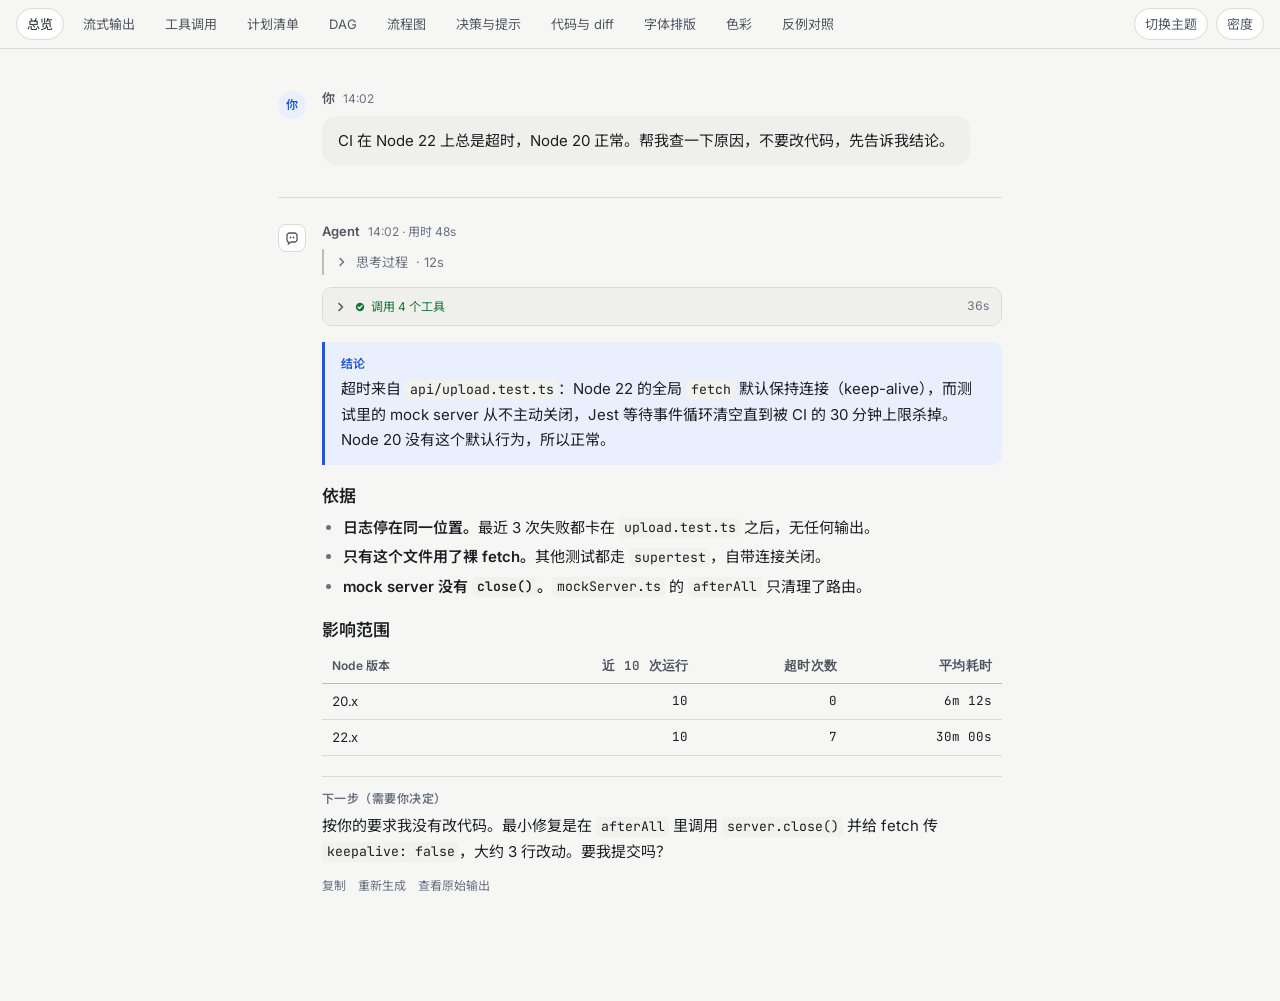
==== agent-chat-readability/demo/index.html @ d4f5e415 "Add agent conversation text readability design system Design spec (README) covering typography, colo" ====
<!doctype html>
<html lang="zh-CN" data-theme="light">
<head>
<meta charset="utf-8">
<meta name="viewport" content="width=device-width,initial-scale=1">
<title>Agent 会话窗口 · 易读显示方案原型</title>
<link rel="preconnect" href="https://fonts.gstatic.com" crossorigin>
<link href="https://fonts.googleapis.com/css2?family=Inter:wght@400;500;600;700&family=JetBrains+Mono:wght@400;500&family=Noto+Sans+SC:wght@400;500;600;700&display=swap" rel="stylesheet">
<link rel="stylesheet" href="tokens.css">
<link rel="stylesheet" href="demo.css">
</head>
<body>
<!-- 状态图形：颜色之外的第二编码（形状），色觉障碍用户也能分辨 -->
<svg width="0" height="0" style="position:absolute" aria-hidden="true">
  <defs>
    <symbol id="i-pending" viewBox="0 0 12 12"><circle cx="6" cy="6" r="4.5" fill="none" stroke="currentColor" stroke-width="1.5"/></symbol>
    <symbol id="i-running" viewBox="0 0 12 12"><circle cx="6" cy="6" r="4.5" fill="none" stroke="currentColor" stroke-width="1.5" opacity=".25"/><path d="M6 1.5a4.5 4.5 0 0 1 4.5 4.5" fill="none" stroke="currentColor" stroke-width="1.8" stroke-linecap="round"/></symbol>
    <symbol id="i-done" viewBox="0 0 12 12"><circle cx="6" cy="6" r="5" fill="currentColor"/><path d="M3.6 6.2l1.7 1.6 3.2-3.4" fill="none" stroke="#fff" stroke-width="1.5" stroke-linecap="round" stroke-linejoin="round"/></symbol>
    <symbol id="i-failed" viewBox="0 0 12 12"><circle cx="6" cy="6" r="5" fill="currentColor"/><path d="M4 4l4 4M8 4l-4 4" stroke="#fff" stroke-width="1.5" stroke-linecap="round"/></symbol>
    <symbol id="i-waiting" viewBox="0 0 12 12"><circle cx="6" cy="6" r="4.5" fill="none" stroke="currentColor" stroke-width="1.5"/><path d="M6 3.3V6l1.9 1.3" fill="none" stroke="currentColor" stroke-width="1.5" stroke-linecap="round"/></symbol>
    <symbol id="i-skipped" viewBox="0 0 12 12"><circle cx="6" cy="6" r="4.5" fill="none" stroke="currentColor" stroke-width="1.5"/><path d="M3.5 6h5" stroke="currentColor" stroke-width="1.5" stroke-linecap="round"/></symbol>
    <symbol id="i-chev" viewBox="0 0 12 12"><path d="M4 2.5L7.5 6 4 9.5" fill="none" stroke="currentColor" stroke-width="1.5" stroke-linecap="round" stroke-linejoin="round"/></symbol>
    <symbol id="i-agent" viewBox="0 0 16 16"><path d="M3 5.5A2.5 2.5 0 0 1 5.5 3h5A2.5 2.5 0 0 1 13 5.5v4a2.5 2.5 0 0 1-2.5 2.5H7l-2.6 2v-2A2.5 2.5 0 0 1 3 9.5z" fill="none" stroke="currentColor" stroke-width="1.3"/><circle cx="6.5" cy="7.5" r=".9" fill="currentColor"/><circle cx="9.5" cy="7.5" r=".9" fill="currentColor"/></symbol>
    <symbol id="i-info" viewBox="0 0 18 18"><circle cx="9" cy="9" r="7" fill="none" stroke="currentColor" stroke-width="1.5"/><path d="M9 8v4.5M9 5.5v.5" stroke="currentColor" stroke-width="1.6" stroke-linecap="round"/></symbol>
    <symbol id="i-warn" viewBox="0 0 18 18"><path d="M9 2.5l7 12.5H2z" fill="none" stroke="currentColor" stroke-width="1.5" stroke-linejoin="round"/><path d="M9 7v3.5M9 13v.5" stroke="currentColor" stroke-width="1.6" stroke-linecap="round"/></symbol>
    <symbol id="i-err" viewBox="0 0 18 18"><rect x="2.5" y="2.5" width="13" height="13" rx="3" fill="none" stroke="currentColor" stroke-width="1.5"/><path d="M6.5 6.5l5 5M11.5 6.5l-5 5" stroke="currentColor" stroke-width="1.6" stroke-linecap="round"/></symbol>
    <symbol id="i-ok" viewBox="0 0 18 18"><circle cx="9" cy="9" r="7" fill="none" stroke="currentColor" stroke-width="1.5"/><path d="M5.8 9.3l2.3 2.2 4.2-4.6" fill="none" stroke="currentColor" stroke-width="1.6" stroke-linecap="round" stroke-linejoin="round"/></symbol>
    <symbol id="i-ask" viewBox="0 0 12 12"><circle cx="6" cy="6" r="4.6" fill="none" stroke="currentColor" stroke-width="1.4"/><path d="M4.6 4.8a1.4 1.4 0 1 1 2 1.3c-.4.2-.6.5-.6.9M6 8.7v.3" fill="none" stroke="currentColor" stroke-width="1.4" stroke-linecap="round"/></symbol>
    <!-- 绿色盲（deuteranopia）模拟滤镜，用于自检状态编码是否只依赖颜色 -->
    <filter id="deuteranopia"><feColorMatrix type="matrix" values="0.625 0.375 0 0 0  0.7 0.3 0 0 0  0 0.3 0.7 0 0  0 0 0 1 0"/></filter>
  </defs>
</svg>

<nav class="nav" id="nav">
  <a href="?scene=overview">总览</a><a href="?scene=streaming">流式输出</a><a href="?scene=tools">工具调用</a><a href="?scene=plan">计划清单</a><a href="?scene=dag">DAG</a><a href="?scene=flow">流程图</a><a href="?scene=decision">决策与提示</a><a href="?scene=code">代码与 diff</a><a href="?scene=typography">字体排版</a><a href="?scene=color">色彩</a><a href="?scene=antipatterns">反例对照</a>
  <span class="spacer"></span>
  <button id="themeBtn" type="button">切换主题</button>
  <button id="densityBtn" type="button">密度</button>
</nav>

<main class="shell">

<!-- ====================================================== 1. 总览 -->
<section class="scene" data-scene="overview">
  <div class="chat">
    <div class="turn">
      <div class="turn-rail"><div class="avatar user">你</div></div>
      <div class="turn-body">
        <div class="turn-head"><b>你</b><span>14:02</span></div>
        <div class="user-msg">CI 在 Node 22 上总是超时，Node 20 正常。帮我查一下原因，不要改代码，先告诉我结论。</div>
      </div>
    </div>

    <div class="turn">
      <div class="turn-rail"><div class="avatar agent"><svg><use href="#i-agent"/></svg></div></div>
      <div class="turn-body">
        <div class="turn-head"><b>Agent</b><span>14:02 · 用时 48s</span></div>

        <details class="thinking">
          <summary><svg class="chev"><use href="#i-chev"/></svg><span>思考过程</span><span class="muted">· 12s</span></summary>
          <div class="body"><p>两个 Node 版本的差异最可能在：原生模块重新编译、测试框架默认超时、以及 Node 22 对 <code>fetch</code> 的 keep-alive 行为变化。先看 CI 日志里哪一步卡住，再看 lockfile 有没有锁死某个只支持 Node 20 的依赖。</p></div>
        </details>

        <details class="activity">
          <summary><svg class="chev"><use href="#i-chev"/></svg><span class="st done"><span class="dot"><svg><use href="#i-done"/></svg></span>调用 4 个工具</span><span class="meta">36s</span></summary>
          <div class="tool done"><span class="dot st done"><svg><use href="#i-done"/></svg></span><div><div class="intent">读取 CI 配置，确认 Node 22 作业的超时设置</div><div class="call"><code>Read .github/workflows/ci.yml</code><span class="dur">0.3s</span></div></div></div>
          <div class="tool done"><span class="dot st done"><svg><use href="#i-done"/></svg></span><div><div class="intent">在最近一次失败日志中定位卡住的步骤</div><div class="call"><code>Bash gh run view 8812 --log-failed</code><span class="dur">4.1s</span></div><div class="result">最后输出停在 <code>jest --runInBand</code> 的 <code>api/upload.test.ts</code>，之后 30 分钟无输出。</div></div></div>
          <div class="tool done"><span class="dot st done"><svg><use href="#i-done"/></svg></span><div><div class="intent">查找该测试文件里是否使用了全局 fetch</div><div class="call"><code>Grep "fetch(" api/upload.test.ts</code><span class="dur">0.2s</span></div></div></div>
          <div class="tool done"><span class="dot st done"><svg><use href="#i-done"/></svg></span><div><div class="intent">确认 mock server 是否显式关闭连接</div><div class="call"><code>Read test/helpers/mockServer.ts</code><span class="dur">0.3s</span></div></div></div>
        </details>

        <div class="prose">
          <div class="answer"><div class="k">结论</div>超时来自 <code>api/upload.test.ts</code>：Node 22 的全局 <code>fetch</code> 默认保持连接（keep-alive），而测试里的 mock server 从不主动关闭，Jest 等待事件循环清空直到被 CI 的 30 分钟上限杀掉。Node 20 没有这个默认行为，所以正常。</div>

          <h3>依据</h3>
          <ul>
            <li><strong>日志停在同一位置。</strong>最近 3 次失败都卡在 <code>upload.test.ts</code> 之后，无任何输出。</li>
            <li><strong>只有这个文件用了裸 fetch。</strong>其他测试都走 <code>supertest</code>，自带连接关闭。</li>
            <li><strong>mock server 没有 <code>close()</code>。</strong><code>mockServer.ts</code> 的 <code>afterAll</code> 只清理了路由。</li>
          </ul>

          <h3>影响范围</h3>
          <table>
            <thead><tr><th>Node 版本</th><th class="num">近 10 次运行</th><th class="num">超时次数</th><th class="num">平均耗时</th></tr></thead>
            <tbody>
              <tr><td>20.x</td><td class="num">10</td><td class="num">0</td><td class="num">6m 12s</td></tr>
              <tr><td>22.x</td><td class="num">10</td><td class="num">7</td><td class="num">30m 00s</td></tr>
            </tbody>
          </table>

          <div class="next"><div class="k">下一步（需要你决定）</div>按你的要求我没有改代码。最小修复是在 <code>afterAll</code> 里调用 <code>server.close()</code> 并给 fetch 传 <code>keepalive: false</code>，大约 3 行改动。要我提交吗？</div>
        </div>
        <div class="footer-actions"><span>复制</span><span>重新生成</span><span>查看原始输出</span></div>
      </div>
    </div>
  </div>
</section>

<!-- ====================================================== 2. 流式输出中 -->
<section class="scene" data-scene="streaming">
  <div class="chat">
    <div class="turn">
      <div class="turn-rail"><div class="avatar user">你</div></div>
      <div class="turn-body">
        <div class="turn-head"><b>你</b><span>14:05</span></div>
        <div class="user-msg">好，那就按最小修复改，顺便把测试跑一遍。</div>
      </div>
    </div>
    <div class="turn">
      <div class="turn-rail"><div class="avatar agent"><svg><use href="#i-agent"/></svg></div></div>
      <div class="turn-body">
        <div class="turn-head"><b>Agent</b><span>14:05</span></div>

        <!-- 状态行：始终告诉用户“现在在做什么、已经多久、怎么停” -->
        <div class="status-line"><span class="st running"><span class="dot"><svg><use href="#i-running"/></svg></span>正在运行测试</span><span class="elapsed" data-elapsed="23">00:23</span><button class="stop" type="button"><i></i>停止 <span class="kbd">Esc</span></button></div>

        <details class="thinking" open>
          <summary><svg class="chev"><use href="#i-chev"/></svg><span>思考中</span><span class="muted">· 3s</span><span class="live">· 只改 afterAll 不够，fetch 调用处也要…</span></summary>
          <div class="body"><p>用户要最小修复。只在 <code>afterAll</code> 里 <code>close()</code> 不够：如果用例失败，<code>afterAll</code> 仍会执行，但 keep-alive 的 socket 可能让 close 回调迟迟不触发。所以还要在 fetch 调用处关掉 keepalive。</p><p>先改 mockServer.ts，再改 upload.test.ts，最后只跑这一个文件验证，不跑全量。<span class="caret"></span></p></div>
        </details>

        <details class="activity" open>
          <summary><svg class="chev"><use href="#i-chev"/></svg><span class="st running"><span class="dot"><svg><use href="#i-running"/></svg></span>进行中 · 3 / 4</span><span class="meta">18s</span></summary>
          <div class="tool done"><span class="dot st done"><svg><use href="#i-done"/></svg></span><div><div class="intent">在 afterAll 中关闭 mock server</div><div class="call"><code>Edit test/helpers/mockServer.ts</code><span class="dur">0.4s</span><span>+2 −0</span></div></div></div>
          <div class="tool done"><span class="dot st done"><svg><use href="#i-done"/></svg></span><div><div class="intent">给上传请求关闭 keep-alive</div><div class="call"><code>Edit api/upload.test.ts</code><span class="dur">0.3s</span><span>+1 −1</span></div></div></div>
          <div class="tool running"><span class="dot st running"><svg><use href="#i-running"/></svg></span><div><div class="intent">只运行受影响的测试文件验证修复</div><div class="call"><code>Bash npx jest api/upload.test.ts</code><span class="dur" data-elapsed="17">17s</span></div>
            <div class="result mono">PASS api/upload.test.ts (12.4 s)
  upload
    ✓ accepts a 2 MB file (1803 ms)
    ✓ rejects unsupported mime (211 ms)
    ○ streams progress events<span class="skeleton" style="display:inline-block;width:120px;height:10px;vertical-align:middle;margin-left:8px"></span></div></div></div>
          <div class="tool pending"><span class="dot st pending"><svg><use href="#i-pending"/></svg></span><div><div class="intent muted">运行 lint，确认没有新告警</div><div class="call"><code>Bash npm run lint</code></div></div></div>
        </details>

        <div class="prose">
          <p>已经改了两处，正在验证。到目前为止：</p>
          <ul>
            <li><strong>mockServer.ts</strong>：<code>afterAll</code> 中新增 <code>await new Promise(r =&gt; server.close(r))</code>。</li>
            <li><strong>upload.test.ts</strong>：fetch 选项加 <code>keepalive: false</code>，其余不动。</li>
          </ul>
          <p>改动的核心是这一段：</p>
          <!-- 未闭合的代码围栏：流式期间也按代码块渲染，而不是先显示反引号 -->
          <div class="codeblock streaming">
            <div class="hd"><span class="lang">ts</span><span>test/helpers/mockServer.ts</span><span class="act"><span class="muted">接收中…</span></span></div>
            <pre><div class="ln"><span>14</span><span><span class="kw">afterAll</span>(<span class="kw">async</span> () =&gt; {</span></div><div class="ln"><span>15</span><span>  routes.<span class="fn">clear</span>();</span></div><div class="ln add"><span>16</span><span>  <span class="kw">await</span> <span class="kw">new</span> <span class="fn">Promise</span>&lt;<span class="kw">void</span>&gt;(resolve =&gt; server.<span class="fn">close</span>(() =&gt; <span class="fn">resolve</span>()));<span class="caret"></span></span></div></pre>
          </div>
        </div>
        <div class="new-pill">↓ 有新内容</div>
      </div>
    </div>
  </div>
</section>

<!-- ====================================================== 3. 工具调用 -->
<section class="scene" data-scene="tools">
  <div class="chat">
    <div class="turn">
      <div class="turn-rail"><div class="avatar agent"><svg><use href="#i-agent"/></svg></div></div>
      <div class="turn-body">
        <div class="turn-head"><b>Agent</b><span>14:09</span></div>
        <div class="status-line"><span class="st waiting"><span class="dot"><svg><use href="#i-waiting"/></svg></span>有一步失败，等待处理</span></div>

        <details class="activity" open>
          <summary><svg class="chev"><use href="#i-chev"/></svg><span class="st failed"><span class="dot"><svg><use href="#i-failed"/></svg></span>5 个工具 · 1 个失败</span><span class="meta">41s</span></summary>

          <div class="tool done"><span class="dot st done"><svg><use href="#i-done"/></svg></span><div>
            <div class="intent">列出 workflows 目录，确认有几个 CI 配置文件</div>
            <div class="call"><code>Bash ls .github/workflows</code><span class="dur">0.1s</span></div>
            <div class="result">ci.yml · release.yml · codeql.yml</div>
          </div></div>

          <div class="tool done"><span class="dot st done"><svg><use href="#i-done"/></svg></span><div>
            <div class="intent">读取 ci.yml，找到矩阵与超时设置</div>
            <div class="call"><code>Read .github/workflows/ci.yml</code><span class="dur">0.2s</span><span>88 行</span></div>
          </div></div>

          <div class="tool done"><span class="dot st done"><svg><use href="#i-done"/></svg></span><div>
            <div class="intent">拉取最近一次失败运行的完整日志（长输出，默认只显示首尾）</div>
            <div class="call"><code>Bash gh run view 8812 --log-failed</code><span class="dur">4.1s</span><span>2,418 行</span></div>
            <div class="result mono">2026-10-23T05:41:02Z  Run npx jest --runInBand
2026-10-23T05:41:03Z  PASS api/auth.test.ts (3.1 s)
2026-10-23T05:41:08Z  PASS api/search.test.ts (4.6 s)
2026-10-23T05:41:09Z  RUNS api/upload.test.ts<span class="cut">… 已折叠 2,410 行 · 点击展开 …</span>2026-10-23T06:11:09Z  Error: The operation was canceled.
2026-10-23T06:11:09Z  ##[error]The job running on runner has exceeded the maximum execution time of 30 minutes.</div>
          </div></div>

          <div class="tool failed"><span class="dot st failed"><svg><use href="#i-failed"/></svg></span><div>
            <div class="intent">对比 Node 20 成功运行的日志（失败项自动展开，不折叠）</div>
            <div class="call"><code>Bash gh run view 8790 --log</code><span class="dur">1.8s</span><span class="st failed">退出码 1</span></div>
            <div class="result mono">HTTP 404: Not Found (https://api.github.com/repos/acme/app/actions/runs/8790)
run 8790 was deleted by the retention policy (90 days)</div>
            <div class="result">原因：该运行已超过日志保留期。改为对比第 8801 次运行。</div>
            <div class="actions"><button class="btn primary" type="button">用 8801 重试</button><button class="btn" type="button">跳过对比</button></div>
          </div></div>

          <div class="tool pending"><span class="dot st pending"><svg><use href="#i-pending"/></svg></span><div>
            <div class="intent muted">对比两个版本的 jest 配置差异</div>
            <div class="call"><code>Bash diff &lt;(…) &lt;(…)</code></div>
          </div></div>
        </details>

        <div class="prose">
          <p class="muted small">工具卡片的三层信息：第 1 行是<strong>意图</strong>（为什么做），第 2 行是<strong>机制</strong>（调了什么、多久），第 3 层才是<strong>原始输出</strong>（默认折叠，失败时自动展开）。</p>
        </div>
      </div>
    </div>
  </div>
</section>

<!-- ====================================================== 4. 计划清单 -->
<section class="scene" data-scene="plan">
  <div class="chat">
    <div class="turn">
      <div class="turn-rail"><div class="avatar agent"><svg><use href="#i-agent"/></svg></div></div>
      <div class="turn-body">
        <div class="turn-head"><b>Agent</b><span>15:20</span></div>
        <div class="status-line"><span class="st running"><span class="dot"><svg><use href="#i-running"/></svg></span>第 2 阶段 · 迁移数据库 schema</span><span class="elapsed">04:12</span><button class="stop" type="button"><i></i>停止</button></div>
        <div class="prose">
          <p>把上传服务从单机迁到对象存储，分三个阶段。过去的步骤变灰、当前步骤高亮、未开始的只有轮廓：</p>
          <div class="plan">
            <div class="bar"><i style="width:42%"></i></div>
            <div class="ph">阶段 1 · 准备 <span class="n">3 / 3</span></div>
            <div class="it done"><span class="dot st done"><svg><use href="#i-done"/></svg></span><span class="label">盘点现有上传入口<span class="sub">3 个 API、1 个后台任务</span></span><span class="right">0:41</span></div>
            <div class="it done"><span class="dot st done"><svg><use href="#i-done"/></svg></span><span class="label">创建 S3 bucket 与 IAM 策略</span><span class="right">1:05</span></div>
            <div class="it done"><span class="dot st done"><svg><use href="#i-done"/></svg></span><span class="label">写入 feature flag <code>uploads.s3</code>，默认关闭</span><span class="right">0:22</span></div>

            <div class="ph">阶段 2 · 迁移 <span class="n">1 / 4</span></div>
            <div class="it done"><span class="dot st done"><svg><use href="#i-done"/></svg></span><span class="label">新增 <code>storage_key</code> 列（可空）</span><span class="right">0:37</span></div>
            <div class="it running"><span class="dot st running"><svg><use href="#i-running"/></svg></span><span class="label">回填 23 万条历史记录的 storage_key<span class="sub">已处理 96,400 / 230,118 · 预计还需 3 分钟</span></span><span class="right">2:48</span></div>
            <div class="it waiting"><span class="dot st waiting"><svg><use href="#i-waiting"/></svg></span><span class="label">切换写入路径到 S3<span class="sub">需要你确认：生产环境写入权限</span></span><span class="right">等待</span></div>
            <div class="it pending"><span class="dot st pending"><svg><use href="#i-pending"/></svg></span><span class="label">双写 24 小时后校验一致性</span><span class="right"></span></div>

            <div class="ph">阶段 3 · 收尾 <span class="n">0 / 3</span></div>
            <div class="it pending"><span class="dot st pending"><svg><use href="#i-pending"/></svg></span><span class="label">读路径切到 S3</span><span class="right"></span></div>
            <div class="it skipped"><span class="dot st skipped"><svg><use href="#i-skipped"/></svg></span><span class="label muted">清理本地磁盘<span class="sub">已跳过：运维要求保留 30 天</span></span><span class="right"></span></div>
            <div class="it pending"><span class="dot st pending"><svg><use href="#i-pending"/></svg></span><span class="label">删除 feature flag</span><span class="right"></span></div>
          </div>
          <p class="muted small">清单在原位更新（不重新渲染整块），所以滚动位置和已展开状态不会丢。失败项不会被自动折叠。</p>
        </div>
      </div>
    </div>
  </div>
</section>

<!-- ====================================================== 5. DAG -->
<section class="scene" data-scene="dag">
  <div class="chat">
    <div class="turn">
      <div class="turn-rail"><div class="avatar agent"><svg><use href="#i-agent"/></svg></div></div>
      <div class="turn-body">
        <div class="turn-head"><b>Agent</b><span>16:01</span></div>
        <div class="status-line"><span class="st running"><span class="dot"><svg><use href="#i-running"/></svg></span>并行执行 2 个任务</span><span class="elapsed">01:37</span><button class="stop" type="button"><i></i>停止</button></div>
        <div class="prose">
          <p>发布流程有依赖关系，用图比清单清楚。从左到右按层排列，已完成的边是实线绿色，当前活动路径加粗，未开始的是虚线：</p>
          <div class="graph" id="dag1"></div>
          <p class="muted small">图下方始终附带文字版（可复制、可读屏），图只是加速理解，不是唯一信息源：</p>
          <ol class="small">
            <li>拉取代码 → 安装依赖（完成）</li><li>安装依赖 → 单元测试 / 构建镜像 / Lint（单测与构建进行中，Lint 完成）</li><li>单元测试 + 构建镜像 → 集成测试（等待）</li><li>集成测试 → 人工审批（等待）→ 发布到灰度 → 发布到生产（等待）</li>
          </ol>
        </div>
      </div>
    </div>
  </div>
</section>

<!-- ====================================================== 6. 流程图 -->
<section class="scene" data-scene="flow">
  <div class="chat">
    <div class="turn">
      <div class="turn-rail"><div class="avatar agent"><svg><use href="#i-agent"/></svg></div></div>
      <div class="turn-body">
        <div class="turn-head"><b>Agent</b><span>16:14</span></div>
        <div class="prose">
          <p>这是我处理每条告警的判断流程，蓝色 ▶ 标记是<strong>当前所在位置</strong>。决策节点用菱形、动作用圆角矩形，Yes/No 永远标在边上而不是节点里：</p>
          <div class="graph" id="flow1"></div>
          <p class="muted small">规则：流程 ≤ 12 个节点；超过就拆分成子流程并折叠。文字一律水平，不旋转。</p>
        </div>
      </div>
    </div>
  </div>
</section>

<!-- ====================================================== 7. 决策与提示 -->
<section class="scene" data-scene="decision">
  <div class="chat">
    <div class="turn">
      <div class="turn-rail"><div class="avatar agent"><svg><use href="#i-agent"/></svg></div></div>
      <div class="turn-body">
        <div class="turn-head"><b>Agent</b><span>16:30</span></div>
        <div class="status-line"><span class="st waiting"><span class="dot"><svg><use href="#i-waiting"/></svg></span>等待你的决定 · 其余工作已暂停</span></div>
        <div class="prose">
          <div class="ask">
            <div class="hd"><svg width="12" height="12"><use href="#i-ask"/></svg>需要你决定</div>
            <div class="q">回填 23 万条记录时发现 1,204 条文件在磁盘上已不存在。这些记录怎么处理？</div>
            <div class="ctx">它们都在 2023 年之前创建，占总量 0.5%。无论选哪个，其余记录的回填都会继续。</div>
            <div class="opts">
              <div class="opt rec"><span class="r"></span><div><div class="l">标记为缺失，继续迁移 <span class="tag">推荐</span></div><div class="d">把 <code>storage_key</code> 置为 <code>null</code> 并写入 <code>missing_at</code>，前端显示“文件不可用”。</div><div class="why">为什么推荐：可逆，不丢信息，迁移不会被阻塞。</div></div></div>
              <div class="opt"><span class="r"></span><div><div class="l">暂停迁移，先人工核对</div><div class="d">我导出这 1,204 条的清单给你，核对完再继续。</div><div class="why">代价：阻塞约 1 天，期间双写不能开启。</div></div></div>
              <div class="opt"><span class="r"></span><div><div class="l">直接删除这些记录</div><div class="d">从数据库中删除。<strong>不可逆</strong>，需要二次确认。</div></div></div>
            </div>
          </div>

          <p class="muted small" style="margin-top:28px">四种提示框只在语义成立时出现，一条消息里最多一个红色：</p>
          <div class="callout info"><svg class="ic"><use href="#i-info"/></svg><div><div class="t">说明</div>feature flag 默认关闭，这一步不影响线上流量。</div></div>
          <div class="callout ok"><svg class="ic"><use href="#i-ok"/></svg><div><div class="t">已完成</div>12 个测试全部通过，耗时 14.2s，没有新增 lint 告警。</div></div>
          <div class="callout warn"><svg class="ic"><use href="#i-warn"/></svg><div><div class="t">注意</div>你的 AWS 凭证将在 38 分钟后过期。回填预计还需 3 分钟，来得及，但请不要离开。</div></div>
          <div class="callout err"><svg class="ic"><use href="#i-err"/></svg><div><div class="t">失败：迁移未执行</div><code>ER_LOCK_WAIT_TIMEOUT</code>：另一事务持有 <code>uploads</code> 表锁超过 50s。没有任何数据被修改。我可以等 60s 后重试一次，或者你先结束那个事务。</div></div>
        </div>
      </div>
    </div>
  </div>
</section>

<!-- ====================================================== 8. 代码与 diff -->
<section class="scene" data-scene="code">
  <div class="chat">
    <div class="turn">
      <div class="turn-rail"><div class="avatar agent"><svg><use href="#i-agent"/></svg></div></div>
      <div class="turn-body">
        <div class="turn-head"><b>Agent</b><span>14:07</span></div>
        <div class="prose">
          <p>两处改动如下。增删行同时用<strong>底色 + 行首符号 + 行号颜色</strong>三种方式标记，色觉障碍下也能区分：</p>
          <div class="codeblock diff">
            <div class="hd"><span class="lang">diff</span><span>test/helpers/mockServer.ts</span><span class="act"><span>+2 −0</span><span>复制</span><span>在编辑器打开</span></span></div>
            <pre><div class="ln ctx"><span>12</span><span><span class="kw">export</span> <span class="kw">async</span> <span class="kw">function</span> <span class="fn">stop</span>() {</span></div><div class="ln ctx"><span>13</span><span>  routes.<span class="fn">clear</span>();</span></div><div class="ln add"><span>14</span><span>  <span class="cm">// Node 22: fetch 默认 keep-alive，必须显式关闭 server 才能让 Jest 退出</span></span></div><div class="ln add"><span>15</span><span>  <span class="kw">await</span> <span class="kw">new</span> <span class="fn">Promise</span>&lt;<span class="kw">void</span>&gt;(resolve =&gt; server.<span class="fn">close</span>(() =&gt; <span class="fn">resolve</span>()));</span></div><div class="ln ctx"><span>16</span><span>}</span></div></pre>
          </div>
          <div class="codeblock diff">
            <div class="hd"><span class="lang">diff</span><span>api/upload.test.ts</span><span class="act"><span>+1 −1</span><span>复制</span></span></div>
            <pre><div class="ln ctx"><span>41</span><span>  <span class="kw">const</span> res = <span class="kw">await</span> <span class="fn">fetch</span>(url, {</span></div><div class="ln ctx"><span>42</span><span>    method: <span class="str">"POST"</span>,</span></div><div class="ln del"><span>43</span><span>    body: form,</span></div><div class="ln add"><span>43</span><span>    body: form, keepalive: <span class="kw">false</span>,</span></div><div class="ln ctx"><span>44</span><span>  });</span></div></pre>
          </div>

          <p>完整的新文件（超过 24 行默认折叠，保留首尾）：</p>
          <div class="codeblock">
            <div class="hd"><span class="lang">ts</span><span>test/helpers/mockServer.ts</span><span class="act"><span>48 行</span><span>复制</span></span></div>
            <pre><div class="ln"><span>1</span><span><span class="kw">import</span> http <span class="kw">from</span> <span class="str">"node:http"</span>;</span></div><div class="ln"><span>2</span><span><span class="kw">import</span> { routes } <span class="kw">from</span> <span class="str">"./routes"</span>;</span></div><div class="ln"><span>3</span><span></span></div><div class="ln"><span>4</span><span><span class="kw">const</span> PORT = <span class="num">4010</span>;</span></div><div class="ln hl"><span>5</span><span><span class="kw">let</span> server: http.Server;  <span class="cm">// ← 高亮行：引用时定位</span></span></div><div class="ln"><span>6</span><span></span></div><div class="ln"><span>7</span><span><span class="kw">export</span> <span class="kw">function</span> <span class="fn">start</span>() {</span></div><div class="ln"><span>8</span><span>  server = http.<span class="fn">createServer</span>((req, res) =&gt; routes.<span class="fn">handle</span>(req, res));</span></div><div class="ln"><span>9</span><span>  <span class="kw">return</span> <span class="kw">new</span> <span class="fn">Promise</span>&lt;<span class="kw">void</span>&gt;(r =&gt; server.<span class="fn">listen</span>(PORT, r));</span></div><div class="ln"><span>10</span><span>}</span></div></pre>
            <div class="fold">展开其余 38 行</div>
          </div>
          <p>行内引用用 <code>file_path:line</code> 形式，例如 <code>test/helpers/mockServer.ts:15</code>，可点击跳转；命令单独成块：</p>
          <div class="codeblock"><div class="hd"><span class="lang">sh</span><span class="act"><span>复制</span></span></div><pre><div class="ln"><span>$</span><span>npx jest api/upload.test.ts --runInBand</span></div></pre></div>
        </div>
      </div>
    </div>
  </div>
</section>

<!-- ====================================================== 9. 字体排版 -->
<section class="scene" data-scene="typography">
  <div class="spec">
    <div class="card scale">
      <h3>字号阶梯与行高（基准 15px / 1.7）</h3>
      <div class="row"><small>2xl 24 / 1.3 / 600</small><div style="font-size:24px;line-height:1.3;font-weight:600">会话标题：上传服务迁移</div></div>
      <div class="row"><small>xl 20 / 1.3 / 600</small><div style="font-size:20px;line-height:1.3;font-weight:600">消息内二级标题 Section heading</div></div>
      <div class="row"><small>lg 17 / 1.3 / 600</small><div style="font-size:17px;line-height:1.3;font-weight:600">消息内三级标题 Sub heading</div></div>
      <div class="row"><small>md 15 / 1.7 / 400</small><div>正文：中文每行 32–42 字时眼跳回扫最准确。Inter 的 x 高度与思源黑体的中宫大小接近，混排时视觉重量一致，数字 0123456789 与字母 Il1 O0 清晰可辨。</div></div>
      <div class="row"><small>sm 13 / 1.6 / mono</small><div style="font-family:var(--font-mono);font-size:13px;line-height:1.6">const port = process.env.PORT ?? 4010; // 0O il1 {}[]()</div></div>
      <div class="row"><small>xs 12 / 1.45 / 400</small><div style="font-size:12px;line-height:1.45;color:var(--text-3)">元信息：14:02 · 用时 48s · 4 个工具 · 来源 3 条</div></div>
      <div class="note">12px 是下限，只用于元信息；11px 只允许出现在徽标里，不允许组成句子。字重 700 只用于 ≥20px 的标题——小字号的汉字在 700 字重下会糊成一团。</div>
    </div>

    <div class="card measure-demo">
      <h3>行长（measure）：同一段落的两种宽度</h3>
      <div class="two">
        <div class="bad" style="grid-column:1/-1"><span class="lbl">✕ 过宽 · 约 70 字/行</span><p class="wide">超时来自 upload 测试：Node 22 的全局 fetch 默认保持连接，而测试里的 mock server 从不主动关闭，Jest 等待事件循环清空直到被 CI 的 30 分钟上限杀掉。Node 20 没有这个默认行为，所以正常。视线从行尾回扫到下一行开头时，距离越长越容易串行，读者会不自觉地重读或跳行，这就是长行降低阅读速度的生理原因。</p></div>
        <div class="good" style="grid-column:1/-1"><span class="lbl">✓ 680px · 约 40 字/行</span><p class="ok">超时来自 upload 测试：Node 22 的全局 fetch 默认保持连接，而测试里的 mock server 从不主动关闭，Jest 等待事件循环清空直到被 CI 的 30 分钟上限杀掉。Node 20 没有这个默认行为，所以正常。视线从行尾回扫到下一行开头时，距离越长越容易串行，读者会不自觉地重读或跳行，这就是长行降低阅读速度的生理原因。</p></div>
      </div>
    </div>

    <div class="card">
      <h3>中西文混排细节</h3>
      <div class="two">
        <div class="bad"><span class="lbl">✕</span><p style="margin:0;font-style:italic">用<i>斜体</i>强调中文(假斜体),数字1234和英文API紧贴汉字,标点用半角,整句加粗<b>让读者找不到重点</b>。</p></div>
        <div class="good"><span class="lbl">✓</span><p style="margin:0">用<em>着重号</em>或字重强调中文，数字 1234 和英文 API 与汉字之间留 1/4 空格，标点用全角，只加粗<strong>关键词</strong>。</p></div>
      </div>
      <div class="note">CSS：<code>text-autospace: normal</code>（渐进增强）、<code>line-break: strict</code>、<code>overflow-wrap: anywhere</code>（长 URL 不撑破列）、<code>font-variant-numeric: tabular-nums</code>（表格数字对齐）。</div>
    </div>

    <div class="card">
      <h3>数字：比例数字 vs 等宽数字</h3>
      <div class="two">
        <div class="bad"><span class="lbl">✕ 比例数字</span><div style="font-variant-numeric:proportional-nums;font-family:var(--font-sans)"><div>10 次运行 · 耗时 06:12</div><div>11 次运行 · 耗时 30:00</div><div>17 次运行 · 耗时 01:11</div></div></div>
        <div class="good"><span class="lbl">✓ 等宽数字 tnum</span><div style="font-variant-numeric:tabular-nums;font-family:var(--font-sans)"><div>10 次运行 · 耗时 06:12</div><div>11 次运行 · 耗时 30:00</div><div>17 次运行 · 耗时 01:11</div></div></div>
      </div>
      <div class="note">流式更新的计时器、进度数字必须用等宽数字，否则每次刷新数字宽度都在跳。</div>
    </div>

    <div class="card">
      <h3>密度模式</h3>
      <div class="two">
        <div class="good"><span class="lbl">舒适（默认）15px / 1.7</span><div style="font-size:15px;line-height:1.7">已经改了两处，正在验证。<br>mockServer.ts：afterAll 中新增 close。<br>upload.test.ts：fetch 选项加 keepalive: false。</div></div>
        <div class="good"><span class="lbl">紧凑 14px / 1.6</span><div style="font-size:14px;line-height:1.6">已经改了两处，正在验证。<br>mockServer.ts：afterAll 中新增 close。<br>upload.test.ts：fetch 选项加 keepalive: false。</div></div>
      </div>
      <div class="note">紧凑模式给每天使用数小时的专业用户，仍不低于 14px。</div>
    </div>
  </div>
</section>

<!-- ====================================================== 10. 色彩 -->
<section class="scene" data-scene="color">
  <div class="spec">
    <div class="card">
      <h3>文字层级与实际对比度（由页面实时计算）</h3>
      <div class="swatches" id="textSwatches"></div>
      <div class="note">正文目标 ≥ 7:1（AAA，长时间阅读）；次级 ≥ 4.5:1；三级 ≥ 4.5:1 但只用于元信息；四级 &lt; 3:1 只用于占位和禁用，不得承载必读内容。</div>
    </div>
    <div class="card">
      <h3>语义色：同一语义有 文字 / 底色 / 描边 三档</h3>
      <div class="swatches" id="semSwatches"></div>
      <div class="note">色相只分配给语义，一共 4 个（蓝＝动作/进行中、绿＝完成、琥珀＝等待/注意、红＝失败）。装饰性元素一律用中性灰，这样当红色出现时它一定意味着“出问题了”。</div>
    </div>
    <div class="card">
      <h3>状态编码 = 颜色 + 形状 + 文字（下排为绿色盲模拟）</h3>
      <div class="statusrow">
        <span class="st pending"><span class="dot"><svg><use href="#i-pending"/></svg></span>未开始</span>
        <span class="st running"><span class="dot"><svg><use href="#i-running"/></svg></span>进行中</span>
        <span class="st done"><span class="dot"><svg><use href="#i-done"/></svg></span>完成</span>
        <span class="st waiting"><span class="dot"><svg><use href="#i-waiting"/></svg></span>等待人工</span>
        <span class="st failed"><span class="dot"><svg><use href="#i-failed"/></svg></span>失败</span>
        <span class="st skipped"><span class="dot"><svg><use href="#i-skipped"/></svg></span>已跳过</span>
      </div>
      <div class="statusrow cvd" style="margin-top:8px">
        <span class="st pending"><span class="dot"><svg><use href="#i-pending"/></svg></span>未开始</span>
        <span class="st running"><span class="dot"><svg><use href="#i-running"/></svg></span>进行中</span>
        <span class="st done"><span class="dot"><svg><use href="#i-done"/></svg></span>完成</span>
        <span class="st waiting"><span class="dot"><svg><use href="#i-waiting"/></svg></span>等待人工</span>
        <span class="st failed"><span class="dot"><svg><use href="#i-failed"/></svg></span>失败</span>
        <span class="st skipped"><span class="dot"><svg><use href="#i-skipped"/></svg></span>已跳过</span>
      </div>
      <div class="note">约 8% 的男性有红绿色觉缺陷。模拟后“完成”与“失败”颜色几乎一样，但实心勾 / 实心叉 / 空心圈的形状差异仍然可辨，这就是必须双重编码的原因。</div>
    </div>
    <div class="card">
      <h3>代码高亮：低饱和、近似等亮度</h3>
      <div class="codeblock"><div class="hd"><span class="lang">ts</span></div><pre><div class="ln"><span>1</span><span><span class="kw">export</span> <span class="kw">async</span> <span class="kw">function</span> <span class="fn">backfill</span>(batch = <span class="num">500</span>) {</span></div><div class="ln"><span>2</span><span>  <span class="cm">// 只高亮 5 类：关键字 / 函数 / 字符串 / 数字 / 注释</span></span></div><div class="ln"><span>3</span><span>  <span class="kw">const</span> rows = <span class="kw">await</span> db.<span class="fn">query</span>(<span class="str">"select id from uploads where storage_key is null limit $1"</span>, [batch]);</span></div><div class="ln"><span>4</span><span>  <span class="kw">return</span> rows.length;</span></div></pre></div>
      <div class="note">高亮的作用是分辨“词性”，不是装饰。5 种颜色是上限；颜色亮度接近，避免某一类词在视野中“跳出来”抢走注意力。</div>
    </div>
  </div>
</section>

<!-- ====================================================== 11. 反例对照 -->
<section class="scene" data-scene="antipatterns">
  <div class="spec">
    <div class="card">
      <h3>同一个回答的两种写法与排版</h3>
      <div class="two">
        <div class="bad"><span class="lbl">✕ 常见现状</span>
          <div style="font-size:14px;line-height:1.5">
            <p style="margin:0 0 8px">好的！让我来帮你分析一下这个问题 🔍。首先，我需要了解一下 CI 的配置情况，然后我会查看日志，接着我会分析可能的原因。经过我的仔细分析，我发现问题可能出在 Node 22 的全局 fetch 默认保持连接（keep-alive）上，而测试里的 mock server 从不主动关闭，这导致 Jest 一直在等待事件循环清空，直到被 CI 的 30 分钟上限杀掉，而 Node 20 没有这个默认行为所以是正常的，另外我还注意到最近 3 次失败都卡在 upload.test.ts 之后没有任何输出，并且只有这个文件使用了裸 fetch，其他测试都是走 supertest 的，这个自带连接关闭，同时 mockServer.ts 的 afterAll 只清理了路由没有调用 close()。<b style="color:#e11">⚠️ 重要：请注意这是一个非常严重的问题！！</b> 希望这些信息对你有帮助 😊 如果还有其他问题请随时告诉我！</p>
          </div>
        </div>
        <div class="good"><span class="lbl">✓ 本方案</span>
          <div class="prose" style="font-size:14px">
            <div class="answer" style="padding:8px 12px"><div class="k">结论</div>超时来自 <code>upload.test.ts</code>：Node 22 的 fetch 默认 keep-alive，mock server 又不关闭，Jest 一直等到被 CI 杀掉。</div>
            <h3 style="font-size:14px">依据</h3>
            <ul><li><strong>日志停在同一位置</strong>：近 3 次都卡在该文件后。</li><li><strong>只有它用裸 fetch</strong>：其他测试走 supertest。</li><li><strong>mock server 没有 close()</strong>。</li></ul>
            <div class="next" style="margin-top:12px!important;padding-top:8px"><div class="k">下一步</div>最小修复 3 行。要我提交吗？</div>
          </div>
        </div>
      </div>
      <div class="note">左侧的问题：开场客套、过程叙述、一句话 200 字、整句加粗、情绪化标点、emoji 当图标、红色用于非错误、结尾废话。右侧：结论先行、每句一个意思、列表承载并列项、只加粗引导词、红色一次都没出现。</div>
    </div>

    <div class="card">
      <h3>长回答放进气泡 vs 开放排版</h3>
      <div class="two">
        <div class="bad"><span class="lbl">✕ 气泡 + 右对齐 + 彩色背景</span>
          <div style="display:flex;justify-content:flex-end"><div style="max-width:78%;background:#2457D6;color:#fff;border-radius:18px 18px 4px 18px;padding:10px 14px;font-size:14px;line-height:1.5">两个 Node 版本的差异最可能在：原生模块重新编译、测试框架默认超时、以及 Node 22 对 fetch 的 keep-alive 行为变化。先看 CI 日志里哪一步卡住，再看 lockfile 有没有锁死某个只支持 Node 20 的依赖。然后对比两个版本的 jest 配置差异。</div></div>
        </div>
        <div class="good"><span class="lbl">✓ 左对齐、无气泡、保证行长</span>
          <div class="prose" style="font-size:14px"><p>两个 Node 版本的差异最可能在三处：</p><ol><li>原生模块重新编译</li><li>测试框架默认超时</li><li>Node 22 对 fetch 的 keep-alive 行为变化</li></ol><p>先看 CI 日志里哪一步卡住，再看 lockfile 是否锁死了只支持 Node 20 的依赖。</p></div>
        </div>
      </div>
      <div class="note">气泡适合 ≤ 2 行的对话；Agent 的输出是文档级长度，气泡会压缩行长、白字反色会增加眩光、右对齐打乱阅读起点。用户消息保留气泡（短、需要身份区分），Agent 消息不用。</div>
    </div>

    <div class="card">
      <h3>“彩虹”状态 vs 受限色相</h3>
      <div class="two">
        <div class="bad"><span class="lbl">✕</span><div style="display:flex;gap:8px;flex-wrap:wrap;font-size:12px"><span style="background:#ff3b30;color:#fff;padding:3px 8px;border-radius:4px">读取文件</span><span style="background:#ff9500;color:#fff;padding:3px 8px;border-radius:4px">搜索</span><span style="background:#ffcc00;color:#000;padding:3px 8px;border-radius:4px">编辑</span><span style="background:#34c759;color:#fff;padding:3px 8px;border-radius:4px">运行</span><span style="background:#5ac8fa;color:#000;padding:3px 8px;border-radius:4px">提交</span><span style="background:#af52de;color:#fff;padding:3px 8px;border-radius:4px">思考</span></div></div>
        <div class="good"><span class="lbl">✓</span><div style="display:flex;gap:8px;flex-wrap:wrap;font-size:12px"><span class="st done"><span class="dot"><svg><use href="#i-done"/></svg></span><code>Read</code></span><span class="st done"><span class="dot"><svg><use href="#i-done"/></svg></span><code>Grep</code></span><span class="st done"><span class="dot"><svg><use href="#i-done"/></svg></span><code>Edit</code></span><span class="st running"><span class="dot"><svg><use href="#i-running"/></svg></span><code>Bash</code></span><span class="st pending"><span class="dot"><svg><use href="#i-pending"/></svg></span><code>Commit</code></span></div></div>
      </div>
      <div class="note">左边用颜色区分“工具种类”，但种类对读者并不重要，而且耗尽了所有色相，真正的错误再也没有颜色可用。右边：工具名用等宽字体（形状区分），颜色只表达状态。</div>
    </div>
  </div>
</section>

</main>
<script src="demo.js"></script>
</body>
</html>
---- agent-chat-readability/demo/tokens.css ----
/* =====================================================================
   Agent 会话窗口 · 设计令牌 (Design Tokens)
   目标：长文本阅读、中西文混排、流式输出、明暗双主题、色觉友好
   用法：引入本文件后，组件只允许引用 var(--xxx)，禁止写死颜色/字号
   ===================================================================== */

:root {
  color-scheme: light dark;

  /* ---------- 1. 字体族 ----------
     Latin 优先、CJK 回落：拉丁字母与数字用 Inter（x 高度大、数字清晰），
     汉字回落到思源黑体/苹方/雅黑。等宽字体使用 JetBrains Mono，
     0/O、1/l/I 可区分，字宽 0.6em，便于对齐。 */
  --font-sans: "Inter", "Noto Sans SC", "PingFang SC", "HarmonyOS Sans SC",
               "Microsoft YaHei", "Source Han Sans SC", system-ui, sans-serif;
  --font-mono: "JetBrains Mono", "SF Mono", "Cascadia Mono", "Consolas",
               "Noto Sans Mono CJK SC", ui-monospace, monospace;

  /* ---------- 2. 字号阶梯 (px) ----------
     基准 15px：中文在 15–16px 时笔画完整、阅读速度最高；
     任何可读文本不得小于 12px；等宽文本比正文小 1–2px 以匹配视觉密度 */
  --fs-2xs: 11px;   /* 仅用于徽标、角标，不承载句子 */
  --fs-xs:  12px;   /* 元信息：时间、耗时、来源 */
  --fs-sm:  13px;   /* 代码、工具参数、次级说明 */
  --fs-md:  15px;   /* 正文 */
  --fs-lg:  17px;   /* 消息内三级标题 / 强调句 */
  --fs-xl:  20px;   /* 消息内二级标题 */
  --fs-2xl: 24px;   /* 页面/会话标题 */

  /* ---------- 3. 行高 ----------
     CJK 笔画密、无升降部，需要比拉丁文更大的行距；
     行距 (1.7) 与段距 (0.9em) 必须拉开差距，让“段”成为可感知的块 */
  --lh-tight: 1.3;   /* 标题 */
  --lh-ui:    1.45;  /* 按钮、徽标、单行 UI */
  --lh-code:  1.6;   /* 代码 */
  --lh-body:  1.7;   /* 中文正文 */
  --para-gap: 0.9em;

  /* ---------- 4. 字重 ----------
     正文 400；强调 600；700 只用于 ≥20px 的标题（小字号下汉字会糊成团） */
  --fw-regular: 400;
  --fw-medium:  500;
  --fw-semibold: 600;
  --fw-bold:    700;

  /* ---------- 5. 行长 (measure) ----------
     中文每行 32–42 字最佳；15px × 42 ≈ 630px，加上中西混排留 680px */
  --measure: 680px;
  --measure-narrow: 560px;

  /* ---------- 6. 间距阶梯 ----------
     4px 基数；轮次之间 (--space-7) 必须明显大于消息内部 (--space-3/4) */
  --space-1: 4px;
  --space-2: 8px;
  --space-3: 12px;
  --space-4: 16px;
  --space-5: 20px;
  --space-6: 24px;
  --space-7: 32px;
  --space-8: 48px;

  /* ---------- 7. 圆角 / 描边 ---------- */
  --radius-sm: 6px;
  --radius-md: 10px;
  --radius-lg: 14px;
  --hairline: 1px;

  /* ---------- 8. 动效 ----------
     只允许一个“活”的元素在周边视野中运动；呼吸周期 ≥1.2s；光标 1Hz */
  --dur-fast: 120ms;
  --dur-base: 200ms;
  --dur-slow: 400ms;
  --ease: cubic-bezier(.2,.6,.2,1);

  /* ---------- 9. 色彩：浅色主题 ----------
     背景不用纯白（减少眩光），文字不用纯黑（降低边缘抖动感）。
     对比度：正文 ≥ 7:1 (AAA)，次级 ≥ 4.5:1，三级/占位 ≥ 3:1。
     色相只分配给“语义”，装饰一律用中性色。 */
  --bg:            #F6F6F4;  /* 页面底：暖灰白 */
  --surface:       #FFFFFF;  /* 卡片/代码块底 */
  --surface-2:     #EFEFEC;  /* 次级面：用户气泡、工具卡头 */
  --surface-3:     #E6E6E2;  /* 悬浮/选中 */
  --border:        #DADAD5;
  --border-strong: #BDBDB7;

  --text:          #1C1F23;  /* 正文  14.9:1 */
  --text-2:        #4F5660;  /* 次级  7.1:1  */
  --text-3:        #697180;  /* 三级/元信息 4.5:1 */
  --text-4:        #858B94;  /* 占位/禁用 3:1 —— 不承载必读内容 */

  /* 语义色：每种语义同时有 文字色(fg) / 底色(bg) / 描边(line) 三档 */
  --accent:        #2457D6;  /* 动作/链接/用户 */
  --accent-bg:     #E9EFFD;
  --accent-line:   #9DB4F2;

  --running:       #2457D6;  /* 进行中：与 accent 同色相，用“运动”区分 */
  --success:       #19733A;  /* 完成 */
  --success-bg:    #E6F4EA;
  --warning:       #8A5A00;  /* 等待人工 / 需注意 */
  --warning-bg:    #FBF1DC;
  --danger:        #C22F2F;  /* 仅用于失败/破坏性操作 */
  --danger-bg:     #FBE8E8;
  --neutral:       #697180;  /* 跳过 / 取消 / 未开始 */

  --thinking:      #5F6672;  /* 推理过程：刻意降对比，表达“这是过程不是结论” */
  --thinking-bg:   #F1F1EF;

  /* 代码高亮（低饱和，同亮度，避免“彩虹”） */
  --code-bg:       #F1F1EE;
  --code-kw:       #7A3E9D;
  --code-str:      #19733A;
  --code-num:      #A35300;
  --code-fn:       #2457D6;
  --code-cm:       #656D76;
  --diff-add-bg:   #E3F3E6;
  --diff-add-fg:   #19733A;
  --diff-del-bg:   #FBE8E8;
  --diff-del-fg:   #C22F2F;

  --focus-ring:    0 0 0 3px #9DB4F2;
  --shadow-sm:     0 1px 2px rgba(20,22,26,.06), 0 0 0 1px rgba(20,22,26,.04);
}

/* ---------- 10. 色彩：深色主题 ----------
   不用纯黑底、不用纯白字（散光用户会出现光晕 halation）。
   层级靠“更亮的面”而不是阴影；语义色提亮并降饱和。
   两处定义：手动 data-theme="dark" 与系统 prefers-color-scheme 都生效。 */

:root[data-theme="dark"] {
  --bg:            #141517;
  --surface:       #1C1E22;
  --surface-2:     #24272C;
  --surface-3:     #2D3137;
  --border:        #33373D;
  --border-strong: #4A4F57;

  --text:          #E4E4E1;  /* 13.6:1，不是纯白 */
  --text-2:        #A8ADB4;  /* 7.4:1 */
  --text-3:        #858B93;  /* 4.6:1 */
  --text-4:        #5E646B;

  --accent:        #7EA2F5;
  --accent-bg:     #1E2A45;
  --accent-line:   #3B5597;

  --running:       #7EA2F5;
  --success:       #63C27A;
  --success-bg:    #16301F;
  --warning:       #E0B04F;
  --warning-bg:    #352A12;
  --danger:        #F07A7A;
  --danger-bg:     #3A1D1F;
  --neutral:       #858B93;

  --thinking:      #9AA0A8;
  --thinking-bg:   #1A1C20;

  --code-bg:       #202329;
  --code-kw:       #C792EA;
  --code-str:      #8FD19E;
  --code-num:      #F2B266;
  --code-fn:       #82AAFF;
  --code-cm:       #838B95;
  --diff-add-bg:   #1B3222;
  --diff-add-fg:   #8FD19E;
  --diff-del-bg:   #3A1F22;
  --diff-del-fg:   #F2A0A0;

  --focus-ring:    0 0 0 3px #3B5597;
  --shadow-sm:     0 0 0 1px rgba(255,255,255,.04);
}
@media (prefers-color-scheme: dark) {
  :root:not([data-theme="light"]) {
    --bg:            #141517;
    --surface:       #1C1E22;
    --surface-2:     #24272C;
    --surface-3:     #2D3137;
    --border:        #33373D;
    --border-strong: #4A4F57;
    --text:          #E4E4E1;
    --text-2:        #A8ADB4;
    --text-3:        #858B93;
    --text-4:        #5E646B;
    --accent:        #7EA2F5;
    --accent-bg:     #1E2A45;
    --accent-line:   #3B5597;
    --running:       #7EA2F5;
    --success:       #63C27A;
    --success-bg:    #16301F;
    --warning:       #E0B04F;
    --warning-bg:    #352A12;
    --danger:        #F07A7A;
    --danger-bg:     #3A1D1F;
    --neutral:       #858B93;
    --thinking:      #9AA0A8;
    --thinking-bg:   #1A1C20;
    --code-bg:       #202329;
    --code-kw:       #C792EA;
    --code-str:      #8FD19E;
    --code-num:      #F2B266;
    --code-fn:       #82AAFF;
    --code-cm:       #838B95;
    --diff-add-bg:   #1B3222;
    --diff-add-fg:   #8FD19E;
    --diff-del-bg:   #3A1F22;
    --diff-del-fg:   #F2A0A0;
    --focus-ring:    0 0 0 3px #3B5597;
    --shadow-sm:     0 0 0 1px rgba(255,255,255,.04);
  }
}

/* ---------- 11. 密度模式 ----------
   紧凑模式给高频专业用户：字号 -1px、行高 1.6、间距 ×0.75 */
:root[data-density="compact"] {
  --fs-md: 14px;
  --fs-sm: 12.5px;
  --lh-body: 1.6;
  --space-3: 9px;
  --space-4: 12px;
  --space-6: 18px;
  --space-7: 24px;
}

/* ---------- 12. 动效降级 ---------- */
@media (prefers-reduced-motion: reduce) {
  :root { --dur-fast: 0ms; --dur-base: 0ms; --dur-slow: 0ms; }
}
---- agent-chat-readability/demo/demo.css ----
/* =====================================================================
   Agent 会话窗口 · 组件样式（引用 tokens.css）
   ===================================================================== */
*,*::before,*::after{box-sizing:border-box}
html{-webkit-text-size-adjust:100%}
body{
  margin:0;background:var(--bg);color:var(--text);
  font-family:var(--font-sans);font-size:var(--fs-md);line-height:var(--lh-body);
  font-feature-settings:"kern","liga","calt";
  text-rendering:optimizeLegibility;-webkit-font-smoothing:antialiased;
  line-break:strict;word-break:normal;overflow-wrap:anywhere;
  text-autospace:normal; /* 中西文之间自动留隙（渐进增强） */
}
a{color:var(--accent);text-decoration:underline;text-underline-offset:.18em;text-decoration-thickness:1px;text-decoration-color:var(--accent-line)}
:focus-visible{outline:none;box-shadow:var(--focus-ring);border-radius:var(--radius-sm)}
code,kbd,pre,samp{font-family:var(--font-mono);font-size:var(--fs-sm);font-variant-ligatures:none;font-feature-settings:"kern","liga" 0,"calt" 0}

/* ---------- 场景容器 / 演示框架 ---------- */
.shell{max-width:960px;margin:0 auto;padding:var(--space-6) var(--space-4)}
.scene{display:none}
.scene.active{display:block}
.scene-title{font-size:var(--fs-xs);color:var(--text-3);letter-spacing:.02em;text-transform:uppercase;margin:0 0 var(--space-4)}
.nav{position:sticky;top:0;z-index:5;background:color-mix(in srgb,var(--bg) 88%,transparent);backdrop-filter:blur(8px);border-bottom:var(--hairline) solid var(--border);padding:var(--space-2) var(--space-4);display:flex;gap:var(--space-2);flex-wrap:wrap;align-items:center;font-size:var(--fs-sm)}
.nav a{color:var(--text-2);text-decoration:none;padding:4px 10px;border-radius:999px;border:var(--hairline) solid transparent}
.nav a.on{background:var(--surface);border-color:var(--border);color:var(--text)}
.nav .spacer{flex:1}
.nav button{font:inherit;background:var(--surface);border:var(--hairline) solid var(--border);color:var(--text-2);border-radius:999px;padding:4px 10px;cursor:pointer}
body.capture .nav{display:none}

/* ---------- 会话流 ---------- */
.chat{max-width:calc(var(--measure) + 44px);margin:0 auto;padding:var(--space-4) 0 var(--space-8)}
.turn{display:grid;grid-template-columns:28px 1fr;column-gap:var(--space-4);margin:0 0 var(--space-7)}
.turn + .turn{padding-top:var(--space-6);border-top:var(--hairline) solid var(--border)}
.turn-rail{display:flex;flex-direction:column;align-items:center;padding-top:2px}
.avatar{width:28px;height:28px;border-radius:8px;display:grid;place-items:center;font-size:12px;font-weight:var(--fw-semibold);flex:none}
.avatar.user{background:var(--accent-bg);color:var(--accent);border-radius:50%}
.avatar.agent{background:var(--surface);border:var(--hairline) solid var(--border);color:var(--text-2)}
.avatar.agent svg{width:16px;height:16px}
.turn-body{min-width:0}
.turn-head{display:flex;align-items:baseline;gap:var(--space-2);font-size:var(--fs-xs);color:var(--text-3);line-height:var(--lh-ui);margin-bottom:var(--space-2)}
.turn-head b{font-weight:var(--fw-semibold);color:var(--text-2);font-size:var(--fs-sm)}

/* 用户消息：短，用气泡；文字 15px 不缩小 */
.user-msg{display:inline-block;max-width:100%;background:var(--surface-2);border-radius:var(--radius-lg);padding:var(--space-3) var(--space-4);white-space:pre-wrap}

/* Agent 正文：无气泡、满列宽，保证行长 */
.prose{max-width:var(--measure)}
.prose :where(p,ul,ol,table,blockquote,.codeblock,.callout,.plan,.graph,.ask){margin:0}
.prose>*+*{margin-top:var(--para-gap)}
.prose h2{font-size:var(--fs-xl);line-height:var(--lh-tight);font-weight:var(--fw-semibold);margin:calc(var(--para-gap)*1.6) 0 0}
.prose h3{font-size:var(--fs-lg);line-height:var(--lh-tight);font-weight:var(--fw-semibold);margin:calc(var(--para-gap)*1.3) 0 0}
.prose h2+*,.prose h3+*{margin-top:var(--space-2)}
.prose ul,.prose ol{padding-left:1.4em}
.prose li{margin:0}
.prose li+li{margin-top:var(--space-1)}
.prose li::marker{color:var(--text-3)}
.prose strong{font-weight:var(--fw-semibold)}
.prose em{font-style:normal;font-weight:var(--fw-medium);text-emphasis:filled dot;text-emphasis-position:under right} /* 中文不用斜体，用着重号 */
.prose code{background:var(--code-bg);padding:.1em .35em;border-radius:4px;font-size:.88em;color:var(--text)}
.prose blockquote{padding:var(--space-1) var(--space-4);border-left:3px solid var(--border-strong);color:var(--text-2)}
.prose hr{border:0;border-top:var(--hairline) solid var(--border);margin:var(--space-5) 0}
.prose table{border-collapse:collapse;width:100%;font-size:var(--fs-sm);font-variant-numeric:tabular-nums;line-height:var(--lh-ui)}
.prose th,.prose td{text-align:left;padding:8px 10px;border-bottom:var(--hairline) solid var(--border);vertical-align:top}
.prose th{font-weight:var(--fw-semibold);color:var(--text-2);font-size:var(--fs-xs);letter-spacing:.02em;border-bottom-color:var(--border-strong)}
.prose td.num,.prose th.num{text-align:right;font-family:var(--font-mono);font-size:12.5px}
.prose .lead{font-size:var(--fs-lg);line-height:1.55;color:var(--text)}

/* 结论框：每条消息最多一个（隔离效应） */
.answer{border-left:3px solid var(--accent);background:var(--accent-bg);padding:var(--space-3) var(--space-4);border-radius:0 var(--radius-md) var(--radius-md) 0}
.answer .k{font-size:var(--fs-xs);color:var(--accent);font-weight:var(--fw-semibold);letter-spacing:.04em;margin-bottom:2px}

/* 提示框 */
.callout{display:grid;grid-template-columns:18px 1fr;gap:var(--space-2);padding:var(--space-3) var(--space-4);border-radius:var(--radius-md);border:var(--hairline) solid var(--border);background:var(--surface);font-size:var(--fs-sm);line-height:1.6}
.callout .ic{width:18px;height:18px;margin-top:1px}
.callout .t{font-weight:var(--fw-semibold);margin-bottom:2px;font-size:var(--fs-md)}
.callout.info{border-color:var(--accent-line);background:var(--accent-bg)} .callout.info .ic,.callout.info .t{color:var(--accent)}
.callout.ok{border-color:color-mix(in srgb,var(--success) 40%,transparent);background:var(--success-bg)} .callout.ok .ic,.callout.ok .t{color:var(--success)}
.callout.warn{border-color:color-mix(in srgb,var(--warning) 45%,transparent);background:var(--warning-bg)} .callout.warn .ic,.callout.warn .t{color:var(--warning)}
.callout.err{border-color:color-mix(in srgb,var(--danger) 45%,transparent);background:var(--danger-bg)} .callout.err .ic,.callout.err .t{color:var(--danger)}

/* ---------- 状态语义：颜色 + 形状 + 文字 三重编码 ---------- */
.st{display:inline-flex;align-items:center;gap:6px;font-size:var(--fs-xs);line-height:1;color:var(--text-2);white-space:nowrap}
.dot{width:10px;height:10px;flex:none;display:inline-block}
.dot svg{width:10px;height:10px;display:block;overflow:visible}
.st.pending{color:var(--text-3)}
.st.running{color:var(--running)}
.st.done{color:var(--success)}
.st.failed{color:var(--danger)}
.st.waiting{color:var(--warning)}
.st.skipped{color:var(--neutral)}
@keyframes spin{to{transform:rotate(360deg)}}
@keyframes breathe{0%,100%{opacity:1}50%{opacity:.35}}
.running .dot svg{animation:spin 1.2s linear infinite;transform-origin:50% 50%}
body.capture .running .dot svg{animation:none}

/* ---------- 状态行（当前在做什么）---------- */
.status-line{display:flex;align-items:center;gap:var(--space-2);font-size:var(--fs-sm);color:var(--text-2);margin:0 0 var(--space-3);min-height:22px}
.status-line .elapsed{font-family:var(--font-mono);font-size:var(--fs-xs);color:var(--text-3);font-variant-numeric:tabular-nums}
.status-line .stop{margin-left:auto;font:inherit;font-size:var(--fs-xs);border:var(--hairline) solid var(--border-strong);background:var(--surface);color:var(--text-2);border-radius:999px;padding:3px 10px;cursor:pointer;display:inline-flex;align-items:center;gap:6px}
.status-line .stop i{width:8px;height:8px;background:currentColor;border-radius:1px;display:inline-block}

/* ---------- 思考过程：折叠、降对比、可展开 ---------- */
.thinking{border-left:2px solid var(--border-strong);margin:0 0 var(--space-3);padding:2px 0 2px var(--space-3);color:var(--thinking)}
.thinking summary{list-style:none;cursor:pointer;display:flex;align-items:center;gap:var(--space-2);font-size:var(--fs-sm);color:var(--text-3)}
.thinking summary::-webkit-details-marker{display:none}
.thinking summary .chev{width:12px;height:12px;transition:transform var(--dur-base) var(--ease)}
.thinking[open] summary .chev{transform:rotate(90deg)}
.thinking summary .live{color:var(--text-2);max-width:40ch;overflow:hidden;text-overflow:ellipsis;white-space:nowrap}
.thinking .body{font-size:var(--fs-sm);line-height:1.65;margin-top:var(--space-2);max-width:var(--measure-narrow)}
.thinking .body p{margin:0 0 .6em}

/* ---------- 工具调用时间线 ---------- */
.activity{margin:0 0 var(--space-4);border:var(--hairline) solid var(--border);border-radius:var(--radius-md);background:var(--surface);overflow:hidden}
.activity>summary{list-style:none;cursor:pointer;display:flex;align-items:center;gap:var(--space-2);padding:var(--space-2) var(--space-3);font-size:var(--fs-sm);color:var(--text-2);background:var(--surface-2)}
.activity>summary::-webkit-details-marker{display:none}
.activity>summary .chev{width:12px;height:12px;transition:transform var(--dur-base) var(--ease)}
.activity[open]>summary .chev{transform:rotate(90deg)}
.activity>summary .meta{margin-left:auto;color:var(--text-3);font-size:var(--fs-xs);font-variant-numeric:tabular-nums}
.tool{display:grid;grid-template-columns:14px 1fr;column-gap:var(--space-3);padding:var(--space-3) var(--space-3) var(--space-3) var(--space-3);border-top:var(--hairline) solid var(--border);position:relative}
.tool:first-of-type{border-top:0}
.tool .dot{margin-top:5px}
.tool .intent{font-size:var(--fs-sm);color:var(--text);line-height:1.5}
.tool .call{display:flex;flex-wrap:wrap;gap:6px 10px;align-items:center;margin-top:3px;font-size:var(--fs-xs);color:var(--text-3)}
.tool .call code{font-size:12px;color:var(--text-2);background:var(--code-bg);padding:1px 6px;border-radius:4px}
.tool .call .dur{font-family:var(--font-mono);font-variant-numeric:tabular-nums}
.tool .result{margin-top:var(--space-2);font-size:12.5px;color:var(--text-2);line-height:1.55}
.tool .result.mono{font-family:var(--font-mono);background:var(--code-bg);border-radius:var(--radius-sm);padding:8px 10px;white-space:pre;overflow:auto;color:var(--text-2);max-height:220px}
.tool .result .cut{color:var(--text-3);font-style:normal;display:block;padding:2px 0;border-top:1px dashed var(--border);border-bottom:1px dashed var(--border);margin:4px 0;text-align:center;font-family:var(--font-sans);font-size:11.5px}
.tool.failed .intent{color:var(--text)}
.tool.failed .result{color:var(--danger)}
.tool .actions{margin-top:var(--space-2);display:flex;gap:var(--space-2)}
.btn{font:inherit;font-size:var(--fs-xs);line-height:1;padding:6px 10px;border-radius:var(--radius-sm);border:var(--hairline) solid var(--border-strong);background:var(--surface);color:var(--text-2);cursor:pointer}
.btn.primary{background:var(--accent);border-color:var(--accent);color:#fff}
.btn.ghost{border-color:transparent}

/* ---------- 计划 / 清单 ---------- */
.plan{border:var(--hairline) solid var(--border);border-radius:var(--radius-md);background:var(--surface);overflow:hidden;font-size:var(--fs-sm)}
.plan .ph{padding:var(--space-2) var(--space-3);background:var(--surface-2);color:var(--text-2);font-size:var(--fs-xs);font-weight:var(--fw-semibold);letter-spacing:.03em;display:flex;gap:var(--space-2);align-items:center}
.plan .ph .n{color:var(--text-3);font-weight:var(--fw-regular)}
.plan .it{display:grid;grid-template-columns:16px 1fr auto;gap:var(--space-3);align-items:start;padding:8px var(--space-3);border-top:var(--hairline) solid var(--border)}
.plan .it .dot{margin-top:4px;width:12px;height:12px}
.plan .it .dot svg{width:12px;height:12px}
.plan .it .label{color:var(--text);line-height:1.5}
.plan .it .sub{display:block;color:var(--text-3);font-size:var(--fs-xs);margin-top:1px}
.plan .it .right{font-size:var(--fs-xs);color:var(--text-3);font-variant-numeric:tabular-nums;font-family:var(--font-mono)}
.plan .it.done .label{color:var(--text-3);text-decoration:line-through;text-decoration-color:var(--border-strong)}
.plan .it.pending .label{color:var(--text-2)}
.plan .it.running{background:var(--accent-bg);box-shadow:inset 3px 0 0 var(--accent)}
.plan .it.running .label{font-weight:var(--fw-medium)}
.plan .it.failed{background:var(--danger-bg)}
.plan .it.waiting{background:var(--warning-bg)}
.plan .bar{height:3px;background:var(--surface-3)}
.plan .bar i{display:block;height:100%;background:var(--success)}

/* ---------- 代码块 / diff ---------- */
.codeblock{border:var(--hairline) solid var(--border);border-radius:var(--radius-md);background:var(--code-bg);overflow:hidden;font-size:var(--fs-sm)}
.codeblock .hd{display:flex;align-items:center;gap:var(--space-2);padding:6px var(--space-3);border-bottom:var(--hairline) solid var(--border);font-size:var(--fs-xs);color:var(--text-3);font-family:var(--font-mono)}
.codeblock .hd .lang{background:var(--surface-3);padding:1px 6px;border-radius:4px;color:var(--text-2);font-family:var(--font-sans)}
.codeblock .hd .act{margin-left:auto;display:flex;gap:var(--space-3);font-family:var(--font-sans)}
.codeblock pre{margin:0;padding:var(--space-3) 0;overflow:auto;line-height:var(--lh-code);tab-size:2}
.codeblock .ln{display:grid;grid-template-columns:3.2em 1fr}
.codeblock .ln>span:first-child{text-align:right;padding-right:1em;color:var(--text-4);user-select:none}
.codeblock .ln>span:last-child{padding-right:var(--space-3);white-space:pre}
.codeblock .ln.hl{background:var(--accent-bg)}
.codeblock .kw{color:var(--code-kw)} .codeblock .str{color:var(--code-str)} .codeblock .num{color:var(--code-num)} .codeblock .fn{color:var(--code-fn)} .codeblock .cm{color:var(--code-cm)}
.diff .ln.add{background:var(--diff-add-bg)} .diff .ln.add>span:first-child{color:var(--diff-add-fg)}
.diff .ln.del{background:var(--diff-del-bg)} .diff .ln.del>span:first-child{color:var(--diff-del-fg)}
.diff .ln.add>span:last-child::before{content:"+ ";color:var(--diff-add-fg)}
.diff .ln.del>span:last-child::before{content:"− ";color:var(--diff-del-fg)}
.diff .ln.ctx>span:last-child::before{content:"  "}
.codeblock .fold{display:flex;justify-content:center;padding:6px;font-size:var(--fs-xs);color:var(--text-3);border-top:1px dashed var(--border);background:var(--surface);cursor:pointer}
.codeblock.streaming{border-bottom:2px solid var(--accent-line)}

/* ---------- 决策卡 ---------- */
.ask{border:var(--hairline) solid var(--warning);border-radius:var(--radius-md);background:var(--surface);overflow:hidden}
.ask .hd{display:flex;gap:var(--space-2);align-items:center;padding:var(--space-2) var(--space-4);background:var(--warning-bg);color:var(--warning);font-size:var(--fs-xs);font-weight:var(--fw-semibold);letter-spacing:.03em}
.ask .q{padding:var(--space-3) var(--space-4) var(--space-2);font-weight:var(--fw-medium)}
.ask .ctx{padding:0 var(--space-4) var(--space-2);font-size:var(--fs-sm);color:var(--text-2)}
.ask .opts{display:grid;gap:var(--space-2);padding:var(--space-2) var(--space-4) var(--space-4)}
.opt{display:grid;grid-template-columns:18px 1fr;gap:var(--space-3);padding:var(--space-3);border:var(--hairline) solid var(--border);border-radius:var(--radius-md);background:var(--surface);cursor:pointer;font-size:var(--fs-sm);line-height:1.55}
.opt .r{width:16px;height:16px;border-radius:50%;border:2px solid var(--border-strong);margin-top:2px}
.opt.rec{border-color:var(--accent-line);background:var(--accent-bg)}
.opt.rec .r{border-color:var(--accent);box-shadow:inset 0 0 0 3px var(--surface);background:var(--accent)}
.opt .l{font-weight:var(--fw-semibold);color:var(--text);font-size:var(--fs-md);display:flex;gap:8px;align-items:center}
.opt .tag{font-size:var(--fs-2xs);font-weight:var(--fw-semibold);color:var(--accent);background:var(--surface);border:var(--hairline) solid var(--accent-line);border-radius:999px;padding:1px 6px;letter-spacing:.03em}
.opt .d{color:var(--text-2)}
.opt .why{color:var(--text-3);font-size:var(--fs-xs);margin-top:2px}

/* ---------- 系统事件 ---------- */
.sys{text-align:center;font-size:var(--fs-xs);color:var(--text-3);margin:var(--space-4) 0;display:flex;align-items:center;gap:var(--space-3)}
.sys::before,.sys::after{content:"";flex:1;border-top:1px dashed var(--border)}

/* ---------- 引用 / 来源 ---------- */
.cite{display:inline-flex;align-items:center;gap:4px;font-size:var(--fs-2xs);line-height:1;padding:2px 6px;border-radius:999px;border:var(--hairline) solid var(--border);background:var(--surface);color:var(--text-2);vertical-align:.15em;margin:0 2px;text-decoration:none}
.sources{display:flex;flex-wrap:wrap;gap:6px}
.sources a{display:inline-flex;gap:6px;align-items:center;font-size:var(--fs-xs);padding:4px 8px;border-radius:var(--radius-sm);border:var(--hairline) solid var(--border);background:var(--surface);color:var(--text-2);text-decoration:none}
.sources a .n{color:var(--text-3);font-family:var(--font-mono)}

/* ---------- 流式输出 ---------- */
.caret{display:inline-block;width:2px;height:1em;background:var(--accent);vertical-align:-.15em;margin-left:1px;border-radius:1px}
.caret.idle{animation:breathe 1s steps(2,end) infinite}
body.capture .caret.idle{animation:none}
body.capture .new-pill{position:static;margin-top:var(--space-4)}
.new-pill{position:sticky;bottom:var(--space-4);margin:0 auto;width:max-content;display:flex;gap:6px;align-items:center;font-size:var(--fs-xs);background:var(--text);color:var(--bg);padding:6px 12px;border-radius:999px;box-shadow:0 4px 14px rgba(0,0,0,.18)}
.skeleton{height:12px;border-radius:6px;background:linear-gradient(90deg,var(--surface-2),var(--surface-3),var(--surface-2));background-size:200% 100%;animation:sk 1.4s linear infinite}
@keyframes sk{to{background-position:-200% 0}}
body.capture .skeleton{animation:none}
.footer-actions{display:flex;gap:var(--space-3);margin-top:var(--space-3);font-size:var(--fs-xs);color:var(--text-3)}
.footer-actions span{cursor:pointer}
.next{border-top:var(--hairline) solid var(--border);padding-top:var(--space-3);margin-top:var(--space-5)!important}
.next .k{font-size:var(--fs-xs);color:var(--text-3);font-weight:var(--fw-semibold);letter-spacing:.04em;margin-bottom:4px}

/* ---------- 图：DAG / 流程 ---------- */
.graph{border:var(--hairline) solid var(--border);border-radius:var(--radius-md);background:var(--surface);padding:var(--space-3);overflow:auto}
.graph>svg{display:block;max-width:100%;height:auto;font-family:var(--font-sans)}
.graph .cap{font-size:var(--fs-xs);color:var(--text-3);margin-top:var(--space-2);display:flex;gap:var(--space-4);flex-wrap:wrap}
.g-node rect{fill:var(--surface);stroke:var(--border-strong);stroke-width:1.2}
.g-node text{fill:var(--text);font-size:12.5px}
.g-node .sub{fill:var(--text-3);font-size:11px;font-family:var(--font-mono)}
.g-node.done rect{stroke:var(--success);fill:var(--success-bg)}
.g-node.done text{fill:var(--text-2)}
.g-node.running rect{stroke:var(--accent);stroke-width:2;fill:var(--accent-bg)}
.g-node.running text{font-weight:600}
.g-node.failed rect{stroke:var(--danger);fill:var(--danger-bg)}
.g-node.pending rect{stroke-dasharray:4 3;fill:var(--surface)}
.g-node.pending text{fill:var(--text-2)}
.g-node.waiting rect{stroke:var(--warning);fill:var(--warning-bg)}
.g-node .ic{width:11px;height:11px}
.g-node.done .ic{color:var(--success)} .g-node.running .ic{color:var(--accent)} .g-node.pending .ic{color:var(--text-3)} .g-node.failed .ic{color:var(--danger)} .g-node.waiting .ic{color:var(--warning)} .g-node.skipped .ic{color:var(--text-3)}
.graph .cap .st{font-size:var(--fs-xs)}
.g-node.skipped rect{stroke:var(--border);fill:var(--surface-2)} .g-node.skipped text{fill:var(--text-3)}
.g-edge{fill:none;stroke:var(--border-strong);stroke-width:1.4}
.g-edge.done{stroke:var(--success)}
.g-edge.active{stroke:var(--accent);stroke-width:2}
.g-edge.pending{stroke-dasharray:4 3;stroke:var(--border-strong)}
.g-lane{fill:var(--text-3);font-size:11px;letter-spacing:.04em}
.g-lanebg{fill:var(--surface-2);opacity:.6}
.g-dec polygon{fill:var(--warning-bg);stroke:var(--warning);stroke-width:1.2}
.g-dec text{fill:var(--text);font-size:12.5px}
.g-lbl{fill:var(--text-3);font-size:11px}
.g-here circle{fill:var(--accent)} .g-here text{fill:#fff;font-size:10px;font-weight:700}

/* ---------- 样本 / 规范页 ---------- */
.spec{display:grid;gap:var(--space-5)}
.card{background:var(--surface);border:var(--hairline) solid var(--border);border-radius:var(--radius-md);padding:var(--space-4) var(--space-5)}
.card h3{margin:0 0 var(--space-3);font-size:var(--fs-md);font-weight:var(--fw-semibold)}
.card .note{font-size:var(--fs-xs);color:var(--text-3);margin-top:var(--space-2)}
.two{display:grid;grid-template-columns:1fr 1fr;gap:var(--space-4)}
.two .bad,.two .good{border-radius:var(--radius-md);padding:var(--space-4);border:var(--hairline) solid var(--border);background:var(--bg)}
.two .lbl{font-size:var(--fs-2xs);font-weight:var(--fw-semibold);letter-spacing:.06em;margin-bottom:var(--space-2);display:inline-flex;gap:6px;align-items:center;padding:2px 8px;border-radius:999px}
.two .bad .lbl{color:var(--danger);background:var(--danger-bg)} .two .good .lbl{color:var(--success);background:var(--success-bg)}
.scale .row{display:grid;grid-template-columns:150px 1fr;gap:var(--space-4);align-items:baseline;padding:6px 0;border-bottom:1px dashed var(--border)}
.scale .row small{font-family:var(--font-mono);font-size:var(--fs-xs);color:var(--text-3)}
.swatches{display:grid;grid-template-columns:repeat(auto-fill,minmax(150px,1fr));gap:var(--space-2)}
.sw{border-radius:var(--radius-sm);border:var(--hairline) solid var(--border);padding:10px;font-size:var(--fs-xs);line-height:1.4}
.sw b{display:block;font-family:var(--font-mono);font-weight:500}
.sw .cr{font-family:var(--font-mono);color:var(--text-3)}
.sw .cr.pass{color:var(--success)} .sw .cr.warnc{color:var(--warning)}
.bars{display:grid;gap:6px;font-size:var(--fs-sm)}
.bars .b{display:grid;grid-template-columns:110px 1fr;align-items:center;gap:var(--space-3)}
.statusrow{display:flex;gap:var(--space-5);flex-wrap:wrap;padding:var(--space-3);border:var(--hairline) solid var(--border);border-radius:var(--radius-sm);background:var(--bg)}
.cvd{filter:url(#deuteranopia)}
.measure-demo p{margin:0;font-size:var(--fs-md)}
.measure-demo .wide{max-width:none}
.measure-demo .ok{max-width:var(--measure)}
.mobile .chat{padding-left:var(--space-3);padding-right:var(--space-3)}
.kbd{font-family:var(--font-mono);font-size:11px;border:var(--hairline) solid var(--border-strong);border-bottom-width:2px;border-radius:4px;padding:0 5px;background:var(--surface)}
.muted{color:var(--text-3)}
.small{font-size:var(--fs-xs)}

/* ---------- 窄屏收口 ---------- */
.thinking summary>span{white-space:nowrap}
.thinking summary .live{flex:1;min-width:0}
.codeblock .hd>span{white-space:nowrap}
.codeblock .hd>span:not(.lang):not(.act){min-width:0;overflow:hidden;text-overflow:ellipsis}
.codeblock .hd .lang{flex:none}
@media (max-width:480px){
  .turn{grid-template-columns:24px 1fr;column-gap:var(--space-3)}
  .avatar{width:24px;height:24px;font-size:11px}
  .tool .call{gap:4px 8px}
}
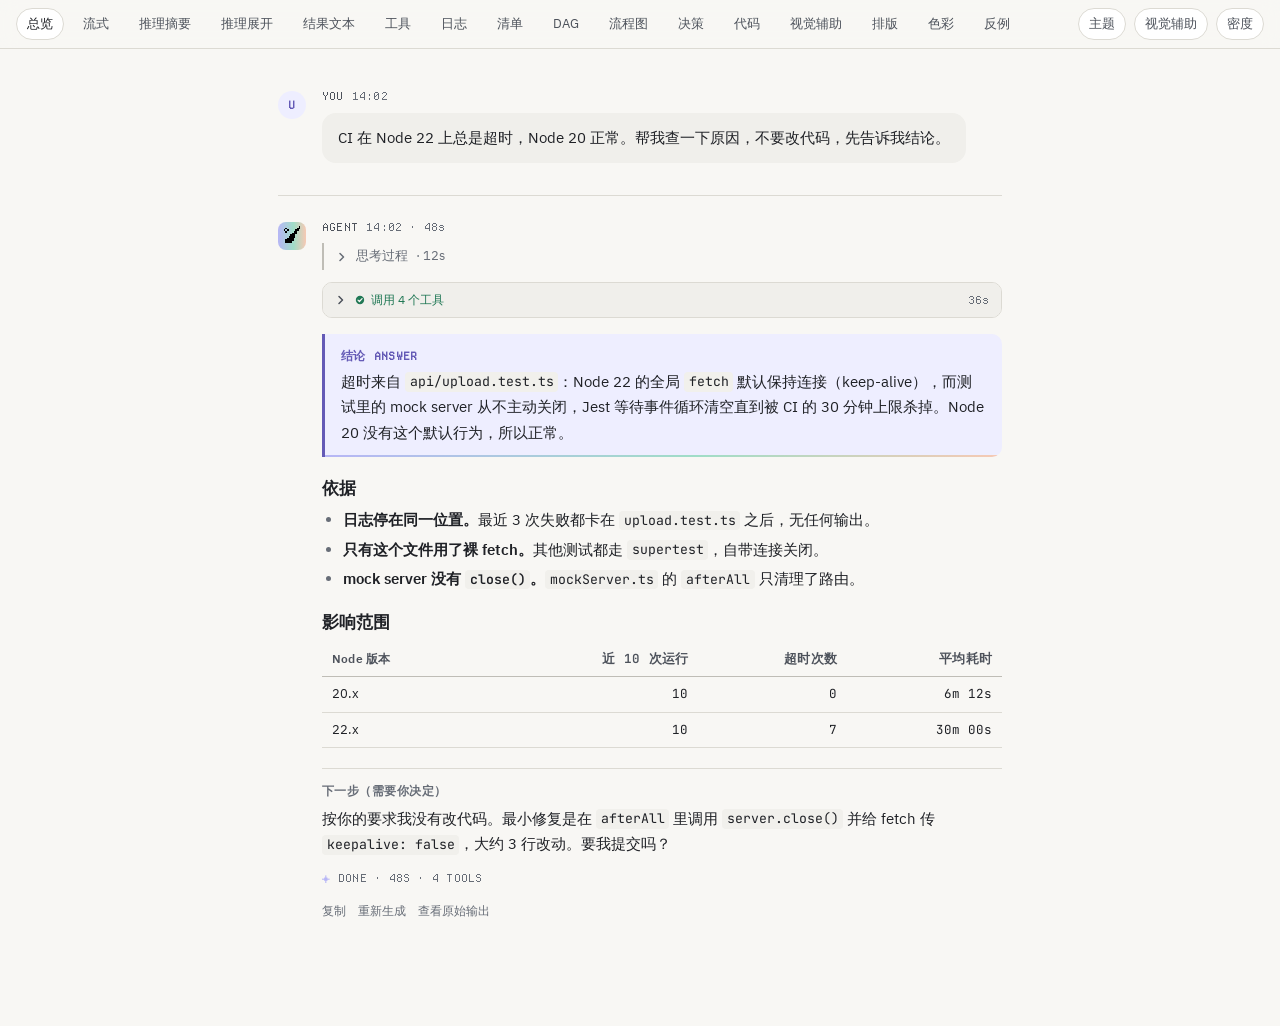
==== commit d5b3dfbb: "Revise readability scheme: Plex/JetBrains/Departure fonts, pure-black theme, assist layer - Themes: " ====
--- a/agent-chat-readability/demo/index.html
+++ b/agent-chat-readability/demo/index.html
@@ -5,7 +5,7 @@
 <meta name="viewport" content="width=device-width,initial-scale=1">
 <title>Agent 会话窗口 · 易读显示方案原型</title>
 <link rel="preconnect" href="https://fonts.gstatic.com" crossorigin>
-<link href="https://fonts.googleapis.com/css2?family=Inter:wght@400;500;600;700&family=JetBrains+Mono:wght@400;500&family=Noto+Sans+SC:wght@400;500;600;700&display=swap" rel="stylesheet">
+<link href="https://fonts.googleapis.com/css2?family=JetBrains+Mono:wght@400;500;700&display=swap" rel="stylesheet">
 <link rel="stylesheet" href="tokens.css">
 <link rel="stylesheet" href="demo.css">
 </head>
@@ -15,12 +15,12 @@
   <defs>
     <symbol id="i-pending" viewBox="0 0 12 12"><circle cx="6" cy="6" r="4.5" fill="none" stroke="currentColor" stroke-width="1.5"/></symbol>
     <symbol id="i-running" viewBox="0 0 12 12"><circle cx="6" cy="6" r="4.5" fill="none" stroke="currentColor" stroke-width="1.5" opacity=".25"/><path d="M6 1.5a4.5 4.5 0 0 1 4.5 4.5" fill="none" stroke="currentColor" stroke-width="1.8" stroke-linecap="round"/></symbol>
-    <symbol id="i-done" viewBox="0 0 12 12"><circle cx="6" cy="6" r="5" fill="currentColor"/><path d="M3.6 6.2l1.7 1.6 3.2-3.4" fill="none" stroke="#fff" stroke-width="1.5" stroke-linecap="round" stroke-linejoin="round"/></symbol>
-    <symbol id="i-failed" viewBox="0 0 12 12"><circle cx="6" cy="6" r="5" fill="currentColor"/><path d="M4 4l4 4M8 4l-4 4" stroke="#fff" stroke-width="1.5" stroke-linecap="round"/></symbol>
+    <symbol id="i-done" viewBox="0 0 12 12"><circle cx="6" cy="6" r="5" fill="currentColor"/><path d="M3.6 6.2l1.7 1.6 3.2-3.4" fill="none" style="stroke:var(--bg)" stroke-width="1.5" stroke-linecap="round" stroke-linejoin="round"/></symbol>
+    <symbol id="i-failed" viewBox="0 0 12 12"><circle cx="6" cy="6" r="5" fill="currentColor"/><path d="M4 4l4 4M8 4l-4 4" style="stroke:var(--bg)" stroke-width="1.5" stroke-linecap="round"/></symbol>
     <symbol id="i-waiting" viewBox="0 0 12 12"><circle cx="6" cy="6" r="4.5" fill="none" stroke="currentColor" stroke-width="1.5"/><path d="M6 3.3V6l1.9 1.3" fill="none" stroke="currentColor" stroke-width="1.5" stroke-linecap="round"/></symbol>
     <symbol id="i-skipped" viewBox="0 0 12 12"><circle cx="6" cy="6" r="4.5" fill="none" stroke="currentColor" stroke-width="1.5"/><path d="M3.5 6h5" stroke="currentColor" stroke-width="1.5" stroke-linecap="round"/></symbol>
     <symbol id="i-chev" viewBox="0 0 12 12"><path d="M4 2.5L7.5 6 4 9.5" fill="none" stroke="currentColor" stroke-width="1.5" stroke-linecap="round" stroke-linejoin="round"/></symbol>
-    <symbol id="i-agent" viewBox="0 0 16 16"><path d="M3 5.5A2.5 2.5 0 0 1 5.5 3h5A2.5 2.5 0 0 1 13 5.5v4a2.5 2.5 0 0 1-2.5 2.5H7l-2.6 2v-2A2.5 2.5 0 0 1 3 9.5z" fill="none" stroke="currentColor" stroke-width="1.3"/><circle cx="6.5" cy="7.5" r=".9" fill="currentColor"/><circle cx="9.5" cy="7.5" r=".9" fill="currentColor"/></symbol>
+    <symbol id="i-agent" viewBox="0 0 12 12"><rect class="h" x="10" y="0" width="1" height="1"/><rect class="h" x="9" y="1" width="1" height="1"/><rect class="h" x="10" y="1" width="1" height="1"/><rect class="h" x="8" y="4" width="1" height="1"/><rect class="h" x="7" y="4" width="1" height="1"/><rect class="h" x="6" y="4" width="1" height="1"/><rect class="h" x="5" y="5" width="1" height="1"/><rect class="h" x="6" y="5" width="1" height="1"/><rect class="h" x="7" y="5" width="1" height="1"/><rect class="h" x="2" y="8" width="1" height="1"/><rect class="h" x="3" y="8" width="1" height="1"/><rect class="h" x="4" y="8" width="1" height="1"/><rect class="h" x="5" y="8" width="1" height="1"/><rect class="h" x="6" y="8" width="1" height="1"/><rect class="h" x="2" y="9" width="1" height="1"/><rect class="h" x="3" y="9" width="1" height="1"/><rect class="h" x="4" y="9" width="1" height="1"/><rect class="h" x="5" y="9" width="1" height="1"/><rect class="h2" x="8" y="2" width="1" height="1"/><rect class="h2" x="9" y="2" width="1" height="1"/><rect class="h2" x="7" y="3" width="1" height="1"/><rect class="h2" x="8" y="3" width="1" height="1"/><rect class="h2" x="4" y="6" width="1" height="1"/><rect class="h2" x="5" y="6" width="1" height="1"/><rect class="h2" x="6" y="6" width="1" height="1"/><rect class="h2" x="7" y="6" width="1" height="1"/><rect class="h2" x="3" y="7" width="1" height="1"/><rect class="h2" x="4" y="7" width="1" height="1"/><rect class="h2" x="5" y="7" width="1" height="1"/><rect class="h2" x="6" y="7" width="1" height="1"/><rect class="sp" x="2" y="1" width="1" height="1"/><rect class="sp" x="1" y="2" width="1" height="1"/><rect class="sp" x="3" y="2" width="1" height="1"/><rect class="sp" x="2" y="3" width="1" height="1"/></symbol>
     <symbol id="i-info" viewBox="0 0 18 18"><circle cx="9" cy="9" r="7" fill="none" stroke="currentColor" stroke-width="1.5"/><path d="M9 8v4.5M9 5.5v.5" stroke="currentColor" stroke-width="1.6" stroke-linecap="round"/></symbol>
     <symbol id="i-warn" viewBox="0 0 18 18"><path d="M9 2.5l7 12.5H2z" fill="none" stroke="currentColor" stroke-width="1.5" stroke-linejoin="round"/><path d="M9 7v3.5M9 13v.5" stroke="currentColor" stroke-width="1.6" stroke-linecap="round"/></symbol>
     <symbol id="i-err" viewBox="0 0 18 18"><rect x="2.5" y="2.5" width="13" height="13" rx="3" fill="none" stroke="currentColor" stroke-width="1.5"/><path d="M6.5 6.5l5 5M11.5 6.5l-5 5" stroke="currentColor" stroke-width="1.6" stroke-linecap="round"/></symbol>
@@ -32,9 +32,10 @@
 </svg>
 
 <nav class="nav" id="nav">
-  <a href="?scene=overview">总览</a><a href="?scene=streaming">流式输出</a><a href="?scene=tools">工具调用</a><a href="?scene=plan">计划清单</a><a href="?scene=dag">DAG</a><a href="?scene=flow">流程图</a><a href="?scene=decision">决策与提示</a><a href="?scene=code">代码与 diff</a><a href="?scene=typography">字体排版</a><a href="?scene=color">色彩</a><a href="?scene=antipatterns">反例对照</a>
+  <a href="?scene=overview">总览</a><a href="?scene=streaming">流式</a><a href="?scene=reasoning">推理摘要</a><a href="?scene=reasoning-open">推理展开</a><a href="?scene=result">结果文本</a><a href="?scene=tools">工具</a><a href="?scene=terminal">日志</a><a href="?scene=plan">清单</a><a href="?scene=dag">DAG</a><a href="?scene=flow">流程图</a><a href="?scene=decision">决策</a><a href="?scene=code">代码</a><a href="?scene=assist">视觉辅助</a><a href="?scene=typography">排版</a><a href="?scene=color">色彩</a><a href="?scene=antipatterns">反例</a>
   <span class="spacer"></span>
-  <button id="themeBtn" type="button">切换主题</button>
+  <button id="themeBtn" type="button">主题</button>
+  <button id="visionBtn" type="button">视觉辅助</button>
   <button id="densityBtn" type="button">密度</button>
 </nav>
 
@@ -44,9 +45,9 @@
 <section class="scene" data-scene="overview">
   <div class="chat">
     <div class="turn">
-      <div class="turn-rail"><div class="avatar user">你</div></div>
-      <div class="turn-body">
-        <div class="turn-head"><b>你</b><span>14:02</span></div>
+      <div class="turn-rail"><div class="avatar user"><span class="px accent">U</span></div></div>
+      <div class="turn-body">
+        <div class="turn-head"><b>You</b><span class="t">14:02</span></div>
         <div class="user-msg">CI 在 Node 22 上总是超时，Node 20 正常。帮我查一下原因，不要改代码，先告诉我结论。</div>
       </div>
     </div>
@@ -54,7 +55,7 @@
     <div class="turn">
       <div class="turn-rail"><div class="avatar agent"><svg><use href="#i-agent"/></svg></div></div>
       <div class="turn-body">
-        <div class="turn-head"><b>Agent</b><span>14:02 · 用时 48s</span></div>
+        <div class="turn-head"><b>Agent</b><span class="t">14:02 · 48s</span></div>
 
         <details class="thinking">
           <summary><svg class="chev"><use href="#i-chev"/></svg><span>思考过程</span><span class="muted">· 12s</span></summary>
@@ -70,7 +71,7 @@
         </details>
 
         <div class="prose">
-          <div class="answer"><div class="k">结论</div>超时来自 <code>api/upload.test.ts</code>：Node 22 的全局 <code>fetch</code> 默认保持连接（keep-alive），而测试里的 mock server 从不主动关闭，Jest 等待事件循环清空直到被 CI 的 30 分钟上限杀掉。Node 20 没有这个默认行为，所以正常。</div>
+          <div class="answer"><div class="k">结论 <span class="px">answer</span></div>超时来自 <code>api/upload.test.ts</code>：Node 22 的全局 <code>fetch</code> 默认保持连接（keep-alive），而测试里的 mock server 从不主动关闭，Jest 等待事件循环清空直到被 CI 的 30 分钟上限杀掉。Node 20 没有这个默认行为，所以正常。</div>
 
           <h3>依据</h3>
           <ul>
@@ -90,6 +91,7 @@
 
           <div class="next"><div class="k">下一步（需要你决定）</div>按你的要求我没有改代码。最小修复是在 <code>afterAll</code> 里调用 <code>server.close()</code> 并给 fetch 传 <code>keepalive: false</code>，大约 3 行改动。要我提交吗？</div>
         </div>
+        <div class="settled"><span class="spark">✦</span><span class="px">done · 48s · 4 tools</span></div>
         <div class="footer-actions"><span>复制</span><span>重新生成</span><span>查看原始输出</span></div>
       </div>
     </div>
@@ -100,16 +102,16 @@
 <section class="scene" data-scene="streaming">
   <div class="chat">
     <div class="turn">
-      <div class="turn-rail"><div class="avatar user">你</div></div>
-      <div class="turn-body">
-        <div class="turn-head"><b>你</b><span>14:05</span></div>
+      <div class="turn-rail"><div class="avatar user"><span class="px accent">U</span></div></div>
+      <div class="turn-body">
+        <div class="turn-head"><b>You</b><span class="t">14:05</span></div>
         <div class="user-msg">好，那就按最小修复改，顺便把测试跑一遍。</div>
       </div>
     </div>
     <div class="turn">
       <div class="turn-rail"><div class="avatar agent"><svg><use href="#i-agent"/></svg></div></div>
       <div class="turn-body">
-        <div class="turn-head"><b>Agent</b><span>14:05</span></div>
+        <div class="turn-head"><b>Agent</b><span class="t">14:05</span></div>
 
         <!-- 状态行：始终告诉用户“现在在做什么、已经多久、怎么停” -->
         <div class="status-line"><span class="st running"><span class="dot"><svg><use href="#i-running"/></svg></span>正在运行测试</span><span class="elapsed" data-elapsed="23">00:23</span><button class="stop" type="button"><i></i>停止 <span class="kbd">Esc</span></button></div>
@@ -157,7 +159,7 @@
     <div class="turn">
       <div class="turn-rail"><div class="avatar agent"><svg><use href="#i-agent"/></svg></div></div>
       <div class="turn-body">
-        <div class="turn-head"><b>Agent</b><span>14:09</span></div>
+        <div class="turn-head"><b>Agent</b><span class="t">14:09</span></div>
         <div class="status-line"><span class="st waiting"><span class="dot"><svg><use href="#i-waiting"/></svg></span>有一步失败，等待处理</span></div>
 
         <details class="activity" open>
@@ -213,7 +215,7 @@
     <div class="turn">
       <div class="turn-rail"><div class="avatar agent"><svg><use href="#i-agent"/></svg></div></div>
       <div class="turn-body">
-        <div class="turn-head"><b>Agent</b><span>15:20</span></div>
+        <div class="turn-head"><b>Agent</b><span class="t">15:20</span></div>
         <div class="status-line"><span class="st running"><span class="dot"><svg><use href="#i-running"/></svg></span>第 2 阶段 · 迁移数据库 schema</span><span class="elapsed">04:12</span><button class="stop" type="button"><i></i>停止</button></div>
         <div class="prose">
           <p>把上传服务从单机迁到对象存储，分三个阶段。过去的步骤变灰、当前步骤高亮、未开始的只有轮廓：</p>
@@ -248,7 +250,7 @@
     <div class="turn">
       <div class="turn-rail"><div class="avatar agent"><svg><use href="#i-agent"/></svg></div></div>
       <div class="turn-body">
-        <div class="turn-head"><b>Agent</b><span>16:01</span></div>
+        <div class="turn-head"><b>Agent</b><span class="t">16:01</span></div>
         <div class="status-line"><span class="st running"><span class="dot"><svg><use href="#i-running"/></svg></span>并行执行 2 个任务</span><span class="elapsed">01:37</span><button class="stop" type="button"><i></i>停止</button></div>
         <div class="prose">
           <p>发布流程有依赖关系，用图比清单清楚。从左到右按层排列，已完成的边是实线绿色，当前活动路径加粗，未开始的是虚线：</p>
@@ -269,7 +271,7 @@
     <div class="turn">
       <div class="turn-rail"><div class="avatar agent"><svg><use href="#i-agent"/></svg></div></div>
       <div class="turn-body">
-        <div class="turn-head"><b>Agent</b><span>16:14</span></div>
+        <div class="turn-head"><b>Agent</b><span class="t">16:14</span></div>
         <div class="prose">
           <p>这是我处理每条告警的判断流程，蓝色 ▶ 标记是<strong>当前所在位置</strong>。决策节点用菱形、动作用圆角矩形，Yes/No 永远标在边上而不是节点里：</p>
           <div class="graph" id="flow1"></div>
@@ -286,7 +288,7 @@
     <div class="turn">
       <div class="turn-rail"><div class="avatar agent"><svg><use href="#i-agent"/></svg></div></div>
       <div class="turn-body">
-        <div class="turn-head"><b>Agent</b><span>16:30</span></div>
+        <div class="turn-head"><b>Agent</b><span class="t">16:30</span></div>
         <div class="status-line"><span class="st waiting"><span class="dot"><svg><use href="#i-waiting"/></svg></span>等待你的决定 · 其余工作已暂停</span></div>
         <div class="prose">
           <div class="ask">
@@ -317,7 +319,7 @@
     <div class="turn">
       <div class="turn-rail"><div class="avatar agent"><svg><use href="#i-agent"/></svg></div></div>
       <div class="turn-body">
-        <div class="turn-head"><b>Agent</b><span>14:07</span></div>
+        <div class="turn-head"><b>Agent</b><span class="t">14:07</span></div>
         <div class="prose">
           <p>两处改动如下。增删行同时用<strong>底色 + 行首符号 + 行号颜色</strong>三种方式标记，色觉障碍下也能区分：</p>
           <div class="codeblock diff">
@@ -347,14 +349,15 @@
 <section class="scene" data-scene="typography">
   <div class="spec">
     <div class="card scale">
-      <h3>字号阶梯与行高（基准 15px / 1.7）</h3>
+      <h3>字号阶梯与行高（笔记本基准 15px / 1.7，手机 16px / 1.65）</h3>
       <div class="row"><small>2xl 24 / 1.3 / 600</small><div style="font-size:24px;line-height:1.3;font-weight:600">会话标题：上传服务迁移</div></div>
       <div class="row"><small>xl 20 / 1.3 / 600</small><div style="font-size:20px;line-height:1.3;font-weight:600">消息内二级标题 Section heading</div></div>
       <div class="row"><small>lg 17 / 1.3 / 600</small><div style="font-size:17px;line-height:1.3;font-weight:600">消息内三级标题 Sub heading</div></div>
-      <div class="row"><small>md 15 / 1.7 / 400</small><div>正文：中文每行 32–42 字时眼跳回扫最准确。Inter 的 x 高度与思源黑体的中宫大小接近，混排时视觉重量一致，数字 0123456789 与字母 Il1 O0 清晰可辨。</div></div>
+      <div class="row"><small>md 15 / 1.7 / 400</small><div>正文：中文每行 32–42 字时眼跳回扫最准确。IBM Plex Sans 与 Plex Sans SC 出自同一体系，字面大小、笔画粗细、重心一致，混排时不需要任何补偿；数字 0123456789 与字母 Il1 O0 清晰可辨。</div></div>
       <div class="row"><small>sm 13 / 1.6 / mono</small><div style="font-family:var(--font-mono);font-size:13px;line-height:1.6">const port = process.env.PORT ?? 4010; // 0O il1 {}[]()</div></div>
       <div class="row"><small>xs 12 / 1.45 / 400</small><div style="font-size:12px;line-height:1.45;color:var(--text-3)">元信息：14:02 · 用时 48s · 4 个工具 · 来源 3 条</div></div>
-      <div class="note">12px 是下限，只用于元信息；11px 只允许出现在徽标里，不允许组成句子。字重 700 只用于 ≥20px 的标题——小字号的汉字在 700 字重下会糊成一团。</div>
+      <div class="row"><small>pixel 11 / Departure</small><div><span class="px">agent · 14:02 · done · 48s · ctrl+o</span> <span class="muted small">像素字体只排拉丁与数字短标签，原生 11px 网格，整数倍缩放</span></div></div>
+      <div class="note">12px 是下限，只用于元信息；11px 只允许出现在徽标与像素标签里，不允许组成句子。字重 700 只用于 ≥20px 的标题。纯黑主题正文用 Plex 的 Text 字重（450）：亮字在黑底上因光渗显细，用字重补偿而不是放大字号。</div>
     </div>
 
     <div class="card measure-demo">
@@ -428,6 +431,11 @@
       <div class="note">约 8% 的男性有红绿色觉缺陷。模拟后“完成”与“失败”颜色几乎一样，但实心勾 / 实心叉 / 空心圈的形状差异仍然可辨，这就是必须双重编码的原因。</div>
     </div>
     <div class="card">
+      <h3>ANSI 16 色（日志 / 终端输出），由参数生成并校验对比度</h3>
+      <div class="ansi-grid" id="ansiGrid"></div>
+      <div class="note">生成规则与 4bit terminal color scheme designer 相同：6 个色相在 OKLCH 色环上等距（红 25° / 黄 92° / 绿 145° / 青 200° / 蓝 258° / 品红 328°），统一色度，然后用“与背景对比度 = 目标值”反解明度。普通色目标 ≥5.5:1（明亮）/ ≥7.5:1（纯黑），亮色 ≥4.6 / ≥10.5。因此任何一个 ANSI 颜色单独做日志文字都可读，而不是像默认终端配色那样蓝色和暗红在黑底上消失。</div>
+    </div>
+    <div class="card">
       <h3>代码高亮：低饱和、近似等亮度</h3>
       <div class="codeblock"><div class="hd"><span class="lang">ts</span></div><pre><div class="ln"><span>1</span><span><span class="kw">export</span> <span class="kw">async</span> <span class="kw">function</span> <span class="fn">backfill</span>(batch = <span class="num">500</span>) {</span></div><div class="ln"><span>2</span><span>  <span class="cm">// 只高亮 5 类：关键字 / 函数 / 字符串 / 数字 / 注释</span></span></div><div class="ln"><span>3</span><span>  <span class="kw">const</span> rows = <span class="kw">await</span> db.<span class="fn">query</span>(<span class="str">"select id from uploads where storage_key is null limit $1"</span>, [batch]);</span></div><div class="ln"><span>4</span><span>  <span class="kw">return</span> rows.length;</span></div></pre></div>
       <div class="note">高亮的作用是分辨“词性”，不是装饰。5 种颜色是上限；颜色亮度接近，避免某一类词在视野中“跳出来”抢走注意力。</div>
@@ -482,6 +490,221 @@
   </div>
 </section>
 
+
+<!-- ====================================================== 推理摘要（进行中） -->
+<section class="scene" data-scene="reasoning">
+  <div class="chat">
+    <div class="turn">
+      <div class="turn-rail"><div class="avatar user"><span class="px accent">U</span></div></div>
+      <div class="turn-body">
+        <div class="turn-head"><b>You</b><span class="t">15:41</span></div>
+        <div class="user-msg">对比一下把上传服务迁到对象存储的三种方案，给我一个推荐。</div>
+      </div>
+    </div>
+    <div class="turn">
+      <div class="turn-rail"><div class="avatar agent"><svg><use href="#i-agent"/></svg></div></div>
+      <div class="turn-body">
+        <div class="turn-head"><b>Agent</b><span class="t">15:41</span></div>
+        <div class="status-line"><span class="st running"><span class="dot"><svg><use href="#i-running"/></svg></span>推理中 · 正在比较成本模型</span><span class="elapsed">00:12</span><button class="stop" type="button"><i></i>停止 <span class="kbd">Esc</span></button></div>
+        <div class="reason">
+          <span class="dot st running"><svg><use href="#i-running"/></svg></span>
+          <div class="lines">
+            <p class="old">三种方案：直写 S3、经网关代理、先落本地再异步上传。先定比较维度。</p>
+            <p class="old">维度：改动量、迁移期间一致性、成本、失败回退。网关代理在一致性上最稳。</p>
+            <p class="cur">成本上直写最低，但要给前端发预签名 URL，改动量最大……<span class="caret"></span></p>
+          </div>
+          <div class="hint"><span><span class="kbd">Ctrl+O</span>展开完整推理</span><span class="px">3 points · 12s</span></div>
+        </div>
+        <div class="prose"><p class="muted small">摘要区固定 3 行：最旧的一行淡出、最新一行全对比度并带光标。推理内容本身不是结论，用 <code>--thinking</code> 降对比；但“正在想什么”必须可见，这是等待期间最有效的安抚。</p></div>
+      </div>
+    </div>
+  </div>
+</section>
+
+<!-- ====================================================== 推理展开（Ctrl+O） -->
+<section class="scene" data-scene="reasoning-open">
+  <div class="split">
+    <div class="chat" style="margin:0;max-width:none">
+    <div class="turn">
+      <div class="turn-rail"><div class="avatar user"><span class="px accent">U</span></div></div>
+      <div class="turn-body">
+        <div class="turn-head"><b>You</b><span class="t">15:41</span></div>
+        <div class="user-msg">对比一下把上传服务迁到对象存储的三种方案，给我一个推荐。</div>
+      </div>
+    </div>
+      <div class="turn">
+      <div class="turn-rail"><div class="avatar agent"><svg><use href="#i-agent"/></svg></div></div>
+      <div class="turn-body">
+        <div class="turn-head"><b>Agent</b><span class="t">15:41</span></div>
+        <div class="status-line"><span class="st running"><span class="dot"><svg><use href="#i-running"/></svg></span>推理中 · 正在比较成本模型</span><span class="elapsed">00:12</span><button class="stop" type="button"><i></i>停止 <span class="kbd">Esc</span></button></div>
+        <div class="reason">
+          <span class="dot st running"><svg><use href="#i-running"/></svg></span>
+          <div class="lines">
+            <p class="old">三种方案：直写 S3、经网关代理、先落本地再异步上传。先定比较维度。</p>
+            <p class="old">维度：改动量、迁移期间一致性、成本、失败回退。网关代理在一致性上最稳。</p>
+            <p class="cur">成本上直写最低，但要给前端发预签名 URL，改动量最大……<span class="caret"></span></p>
+          </div>
+          <div class="hint"><span><span class="kbd">Ctrl+O</span>展开完整推理</span><span class="px">3 points · 12s</span></div>
+        </div>
+        <div class="prose"><p class="muted small">按 Ctrl+O 后右侧打开完整推理面板，会话流不动、不换页。面板按时间戳分段，当前段落全对比度，历史段落次级色。再按 Ctrl+O 或 Esc 关闭，回到 3 行摘要。</p></div>
+      </div>
+      </div>
+    </div>
+      <aside class="panel" aria-label="完整推理">
+        <div class="hd"><span class="st running"><span class="dot"><svg><use href="#i-running"/></svg></span></span><span class="px">reasoning · live · 00:12</span><span class="x px">esc 关闭</span></div>
+        <div class="body">
+          <div class="step"><span class="at">00:01</span><div><p>用户要“对比 + 推荐”，所以输出结构应该是：一张对比表 + 一个带理由的推荐，而不是三段各自描述。</p></div></div>
+          <div class="step"><span class="at">00:03</span><div><p>候选方案：① 前端直写 S3（预签名 URL）② 经网关代理转发 ③ 先落本地磁盘再异步上传。</p><p>比较维度：改动量、迁移期间数据一致性、成本、失败回退难度。</p></div></div>
+          <div class="step"><span class="at">00:07</span><div><p>方案 ② 在一致性上最稳：写入路径不变，只换存储后端，双写与校验都在服务端完成。代价是网关带宽成本和一次额外拷贝。</p></div></div>
+          <div class="step cur"><span class="at">00:11</span><div><p>方案 ① 成本最低，但要改前端、改鉴权、处理预签名过期；对现在 23 万条存量数据的回填没有帮助。</p><p>倾向推荐 ②，并把 ① 列为 6 个月后的优化项。还需要确认网关出口带宽的单价……<span class="caret"></span></p></div></div>
+        </div>
+      </aside>
+  </div>
+</section>
+
+<!-- ====================================================== 回复的结果文本 -->
+<section class="scene" data-scene="result">
+  <div class="chat">
+    <div class="turn">
+      <div class="turn-rail"><div class="avatar agent"><svg><use href="#i-agent"/></svg></div></div>
+      <div class="turn-body">
+        <div class="turn-head"><b>Agent</b><span class="t">15:42 · 38s</span></div>
+        <details class="thinking"><summary><svg class="chev"><use href="#i-chev"/></svg><span>推理过程</span><span class="muted">· 12s · 4 段</span><span class="px" style="margin-left:auto">ctrl+o</span></summary></details>
+        <div class="prose">
+          <div class="answer"><div class="k">推荐 <span class="px">answer</span></div>推荐<strong>方案 ②：经网关代理，只换存储后端</strong>。它是唯一不改写入路径的方案，迁移期间的双写和一致性校验都在服务端完成，失败时一键回退。多出的网关带宽成本约每月 ¥1,900，远低于其他两种方案的改造与风险成本。</div>
+
+          <h2>三种方案对比</h2>
+          <table>
+            <thead><tr><th>维度</th><th>① 前端直写 S3</th><th>② 网关代理</th><th>③ 本地落盘再上传</th></tr></thead>
+            <tbody>
+              <tr><td>改动量</td><td>前端 + 鉴权 + 后端，约 18 人日</td><td>仅后端存储层，约 4 人日</td><td>后端 + 新增队列，约 9 人日</td></tr>
+              <tr><td>迁移期一致性</td><td>弱：新旧路径并存</td><td><strong>强</strong>：单一路径双写</td><td>中：队列积压时有窗口</td></tr>
+              <tr><td class="num">月成本增量</td><td class="num">¥ 0</td><td class="num">¥ 1,900</td><td class="num">¥ 650</td></tr>
+              <tr><td>失败回退</td><td>需回滚前端发布</td><td>切换 feature flag</td><td>停消费者即可</td></tr>
+            </tbody>
+          </table>
+
+          <h2>为什么不是成本最低的方案 ①</h2>
+          <p>方案 ① 省下的带宽费每月 ¥1,900，但它要求前端处理预签名 URL 的过期与重试，鉴权逻辑从服务端移到客户端<a class="cite" href="#s1">1</a>。更关键的是，它对现有 23 万条存量文件的回填没有任何帮助，回填仍然要走服务端。</p>
+          <blockquote>一个只优化增量、不解决存量的方案，不适合作为迁移的第一步。</blockquote>
+
+          <h3>建议的推进顺序</h3>
+          <ol>
+            <li><strong>第 1 周</strong>：按方案 ② 接入对象存储，feature flag 默认关闭。</li>
+            <li><strong>第 2 周</strong>：开启双写，后台回填存量，每日校验抽样 1%<a class="cite" href="#s2">2</a>。</li>
+            <li><strong>第 4 周</strong>：读路径切到对象存储，观察 7 天后关闭本地写入。</li>
+            <li><strong>6 个月后</strong>：评估是否把高频大文件改为方案 ① 直写以省带宽。</li>
+          </ol>
+
+          <h3>未验证的假设</h3>
+          <ul>
+            <li><em>推测</em>：网关出口带宽单价按当前合同 ¥0.45/GB 估算，续约价格可能变化。</li>
+            <li><em>未验证</em>：对象存储在华东区的首字节延迟是否满足 200ms 的上传回执要求。</li>
+          </ul>
+
+          <div class="sources"><a id="s1" href="#"><span class="n">1</span>docs/architecture/upload-auth.md</a><a id="s2" href="#"><span class="n">2</span>runbooks/backfill-verification.md</a><a href="#"><span class="n">3</span>billing/2026-09-egress.csv</a></div>
+
+          <div class="next"><div class="k">下一步</div>如果同意方案 ②，我开始写接入 PR，预计 4 人日；第一步只加存储层抽象，不动任何写入逻辑。要开始吗？</div>
+        </div>
+        <div class="settled"><span class="spark">✦</span><span class="px">done · 38s · 3 sources</span></div>
+        <div class="footer-actions"><span>复制</span><span>重新生成</span><span>导出 Markdown</span></div>
+      </div>
+    </div>
+  </div>
+</section>
+
+<!-- ====================================================== 日志 / 终端输出 -->
+<section class="scene" data-scene="terminal">
+  <div class="chat">
+    <div class="turn">
+      <div class="turn-rail"><div class="avatar agent"><svg><use href="#i-agent"/></svg></div></div>
+      <div class="turn-body">
+        <div class="turn-head"><b>Agent</b><span class="t">14:06</span></div>
+        <div class="status-line"><span class="st running"><span class="dot"><svg><use href="#i-running"/></svg></span>运行测试并构建镜像</span><span class="elapsed">01:04</span><button class="stop" type="button"><i></i>停止</button></div>
+        <details class="activity" open>
+          <summary><svg class="chev"><use href="#i-chev"/></svg><span class="st running"><span class="dot"><svg><use href="#i-running"/></svg></span>进行中 · 1 / 2</span><span class="meta">64s</span></summary>
+          <div class="tool running"><span class="dot st running"><svg><use href="#i-running"/></svg></span><div>
+            <div class="intent">运行受影响的测试，输出保留 ANSI 颜色而不是剥掉</div>
+            <div class="call"><code>Bash npx jest --colors api/</code><span class="dur">41s</span></div>
+            <div class="term" style="margin-top:8px">
+              <div class="hd"><span class="px">log · jest</span><span class="px">16 color</span><span class="act"><span class="muted">自动跟随</span><span class="muted">复制</span></span></div>
+<pre><span class="ts">05:41:02.118</span> <span class="a-bgreen a-bold">PASS</span> api/auth.test.ts <span class="a-bblack">(3.1 s)</span>
+<span class="ts">05:41:08.004</span> <span class="a-bgreen a-bold">PASS</span> api/search.test.ts <span class="a-bblack">(4.6 s)</span>
+<span class="ts">05:41:09.330</span> <span class="a-byellow a-bold">RUNS</span> api/upload.test.ts
+<span class="ts">05:41:09.871</span> <span class="a-cyan">info</span>  mock server listening on <span class="a-blue">http://127.0.0.1:4010</span>
+<span class="ts">05:41:11.002</span> <span class="a-cyan">info</span>  <span class="a-magenta">POST</span> /upload <span class="a-green">201</span> 1803ms <span class="a-bblack">size=2.0MB</span>
+<span class="ts">05:41:11.240</span> <span class="a-yellow">warn</span>  <span class="a-magenta">POST</span> /upload <span class="a-yellow">415</span> unsupported mime <span class="a-bblack">image/heic</span>
+<span class="ts">05:41:12.512</span> <span class="a-red a-bold">error</span> <span class="a-magenta">POST</span> /upload <span class="a-red">500</span> ECONNRESET <span class="a-bblack">retry 1/3 in 400ms</span>
+<span class="ts">05:41:12.914</span> <span class="a-cyan">info</span>  <span class="a-magenta">POST</span> /upload <span class="a-green">201</span> 388ms <span class="a-bblack">retry ok</span>
+<span class="ts">05:41:13.000</span> <span class="a-bgreen a-bold">PASS</span> api/upload.test.ts <span class="a-bblack">(12.4 s)</span>
+
+<span class="a-bold">Tests:</span>  <span class="a-bgreen">11 passed</span>, <span class="a-byellow">1 skipped</span>, 12 total
+<span class="a-bold">Time:</span>   20.1 s<span class="caret"></span></pre>
+            </div>
+          </div></div>
+          <div class="tool pending"><span class="dot st pending"><svg><use href="#i-pending"/></svg></span><div><div class="intent muted">构建镜像并推送到灰度仓库</div><div class="call"><code>Bash docker build -t app:canary .</code></div></div></div>
+        </details>
+        <div class="prose">
+          <p class="muted small">日志使用 ANSI 16 色而不是语义色：日志里的“红”来自程序，不一定代表本轮失败，所以它比 <code>--danger</code> 更灰一点、面积更小。时间戳用最低对比的 bright-black，让视线落在级别与路径上。</p>
+          <div class="card" style="margin-top:16px"><h3>当前主题的 16 色与对比度</h3><div class="ansi-grid" id="ansiGrid2"></div></div>
+        </div>
+      </div>
+    </div>
+  </div>
+</section>
+
+<!-- ====================================================== 视觉辅助层 -->
+<section class="scene" data-scene="assist">
+  <div class="chat">
+    <div class="vision-note"><span class="px">vision · assist</span> 术后夜视弱 / 色觉缺陷辅助层已开启：正文 16px · 字重 500 · 对比 ≥7:1 · 描边 1.5px · 蓝/橙语义色 · 纹理双编码</div>
+    <div class="turn">
+      <div class="turn-rail"><div class="avatar agent"><svg><use href="#i-agent"/></svg></div></div>
+      <div class="turn-body">
+        <div class="turn-head"><b>Agent</b><span class="t">14:05</span></div>
+        <div class="status-line"><span class="st running"><span class="dot"><svg><use href="#i-running"/></svg></span>正在运行测试</span><span class="elapsed">00:23</span><button class="stop" type="button"><i></i>停止 <span class="kbd">Esc</span></button></div>
+        <div class="prose">
+          <p>状态编码在辅助层里的样子（颜色改为蓝 / 橙 / 黄，亮度差拉大，形状不变）：</p>
+          <div class="statusrow">
+            <span class="st pending"><span class="dot"><svg><use href="#i-pending"/></svg></span>未开始</span>
+            <span class="st running"><span class="dot"><svg><use href="#i-running"/></svg></span>进行中</span>
+            <span class="st done"><span class="dot"><svg><use href="#i-done"/></svg></span>完成</span>
+            <span class="st waiting"><span class="dot"><svg><use href="#i-waiting"/></svg></span>等待人工</span>
+            <span class="st failed"><span class="dot"><svg><use href="#i-failed"/></svg></span>失败</span>
+            <span class="st skipped"><span class="dot"><svg><use href="#i-skipped"/></svg></span>已跳过</span>
+          </div>
+          <div class="statusrow cvd" style="margin-top:8px">
+            <span class="st pending"><span class="dot"><svg><use href="#i-pending"/></svg></span>未开始</span>
+            <span class="st running"><span class="dot"><svg><use href="#i-running"/></svg></span>进行中</span>
+            <span class="st done"><span class="dot"><svg><use href="#i-done"/></svg></span>完成</span>
+            <span class="st waiting"><span class="dot"><svg><use href="#i-waiting"/></svg></span>等待人工</span>
+            <span class="st failed"><span class="dot"><svg><use href="#i-failed"/></svg></span>失败</span>
+            <span class="st skipped"><span class="dot"><svg><use href="#i-skipped"/></svg></span>已跳过</span>
+          </div>
+          <p class="muted small">第二排是绿色盲模拟：蓝与橙在模拟后仍然是两种颜色，亮度也不同。</p>
+
+          <div class="plan">
+            <div class="bar"><i style="width:42%"></i></div>
+            <div class="ph">阶段 2 · 迁移 <span class="n">1 / 4</span></div>
+            <div class="it done"><span class="dot st done"><svg><use href="#i-done"/></svg></span><span class="label">新增 <code>storage_key</code> 列（可空）</span><span class="right">0:37</span></div>
+            <div class="it running"><span class="dot st running"><svg><use href="#i-running"/></svg></span><span class="label">回填历史记录<span class="sub">已处理 96,400 / 230,118</span></span><span class="right">2:48</span></div>
+            <div class="it failed"><span class="dot st failed"><svg><use href="#i-failed"/></svg></span><span class="label">校验抽样一致性<span class="sub">失败：3 条 hash 不一致，已停止</span></span><span class="right">0:12</span></div>
+            <div class="it pending"><span class="dot st pending"><svg><use href="#i-pending"/></svg></span><span class="label">双写 24 小时后校验一致性</span><span class="right"></span></div>
+          </div>
+
+          <p>diff 的增删行除了底色，还加了 4px 实色边条与斜纹（删除行），三重编码在任何色觉下都能分辨：</p>
+          <div class="codeblock diff">
+            <div class="hd"><span class="lang">diff</span><span>api/upload.test.ts</span><span class="act"><span>+1 −1</span></span></div>
+            <pre><div class="ln ctx"><span>42</span><span>    method: <span class="str">"POST"</span>,</span></div><div class="ln del"><span>43</span><span>    body: form,</span></div><div class="ln add"><span>43</span><span>    body: form, keepalive: <span class="kw">false</span>,</span></div><div class="ln ctx"><span>44</span><span>  });</span></div></pre>
+          </div>
+
+          <div class="callout err"><svg class="ic"><use href="#i-err"/></svg><div><div class="t">失败：校验未通过</div>3 条记录的 hash 与源文件不一致。没有数据被修改，回填已暂停在第 96,400 条。</div></div>
+          <div class="callout ok"><svg class="ic"><use href="#i-ok"/></svg><div><div class="t">已完成</div>新增列与索引创建成功，耗时 37s。</div></div>
+        </div>
+      </div>
+    </div>
+  </div>
+</section>
+
 </main>
 <script src="demo.js"></script>
 </body>
--- a/agent-chat-readability/demo/tokens.css
+++ b/agent-chat-readability/demo/tokens.css
@@ -1,227 +1,113 @@
 /* =====================================================================
-   Agent 会话窗口 · 设计令牌 (Design Tokens)
-   目标：长文本阅读、中西文混排、流式输出、明暗双主题、色觉友好
-   用法：引入本文件后，组件只允许引用 var(--xxx)，禁止写死颜色/字号
+   Agent 会话窗口 · 设计令牌 v2
+   屏幕：14–16 寸笔记本（有效宽 1280–1512 CSS px，视距 50–60cm）与手机（360–430 CSS px，视距 30–35cm）
+   主题：明亮（暖纸白）/ 纯黑（OLED 真黑）；叠加层：视觉辅助（术后夜视弱 / 色觉缺陷）
+   颜色全部来自 palette.css（由 tools/palette.mjs 参数化生成并通过对比度校验），本文件不写颜色值
    ===================================================================== */
+@import url("palette.css");
+
+/* ---------- 0. 字体定义（本地安装优先，其次随仓库的 woff2） ----------
+   中文  IBM Plex Sans SC   —— 与拉丁 Plex Sans 同一设计体系，笔画粗细、字面大小、重心一致
+   英文  IBM Plex Sans      —— 400 Regular / 450 Text / 500 Medium / 600 SemiBold / 700 Bold
+   代码  JetBrains Mono     —— 日志与代码，关闭连字
+   像素  Departure Mono     —— 仅拉丁与数字的装饰性小标签（角色名、计时、快捷键），不承载句子 */
+@font-face{font-family:"IBM Plex Sans";font-weight:400;font-style:normal;font-display:swap;src:local("IBM Plex Sans"),local("IBMPlexSans"),url("fonts/IBMPlexSans-Regular.woff2") format("woff2")}
+@font-face{font-family:"IBM Plex Sans";font-weight:450;font-style:normal;font-display:swap;src:local("IBM Plex Sans Text"),local("IBMPlexSans-Text"),url("fonts/IBMPlexSans-Text.woff2") format("woff2")}
+@font-face{font-family:"IBM Plex Sans";font-weight:500;font-style:normal;font-display:swap;src:local("IBM Plex Sans Medium"),local("IBMPlexSans-Medium"),url("fonts/IBMPlexSans-Medium.woff2") format("woff2")}
+@font-face{font-family:"IBM Plex Sans";font-weight:600;font-style:normal;font-display:swap;src:local("IBM Plex Sans SemiBold"),local("IBMPlexSans-SemiBold"),url("fonts/IBMPlexSans-SemiBold.woff2") format("woff2")}
+@font-face{font-family:"IBM Plex Sans";font-weight:700;font-style:normal;font-display:swap;src:local("IBM Plex Sans Bold"),local("IBMPlexSans-Bold"),url("fonts/IBMPlexSans-Bold.woff2") format("woff2")}
+@font-face{font-family:"IBM Plex Sans SC";font-weight:400;font-style:normal;font-display:swap;src:local("IBM Plex Sans SC"),local("IBMPlexSansSC-Regular"),url("fonts/IBMPlexSansSC-Regular.woff2") format("woff2")}
+@font-face{font-family:"IBM Plex Sans SC";font-weight:450 500;font-style:normal;font-display:swap;src:local("IBM Plex Sans SC Medium"),local("IBMPlexSansSC-Medium"),url("fonts/IBMPlexSansSC-Medium.woff2") format("woff2")}
+@font-face{font-family:"IBM Plex Sans SC";font-weight:600;font-style:normal;font-display:swap;src:local("IBM Plex Sans SC SemiBold"),local("IBMPlexSansSC-SemiBold"),url("fonts/IBMPlexSansSC-SemiBold.woff2") format("woff2")}
+@font-face{font-family:"IBM Plex Sans SC";font-weight:700;font-style:normal;font-display:swap;src:local("IBM Plex Sans SC Bold"),local("IBMPlexSansSC-Bold"),url("fonts/IBMPlexSansSC-Bold.woff2") format("woff2")}
+@font-face{font-family:"Departure Mono";font-weight:400;font-style:normal;font-display:swap;src:local("Departure Mono"),local("DepartureMono-Regular"),url("fonts/DepartureMono-Regular.woff2") format("woff2")}
 
 :root {
   color-scheme: light dark;
 
   /* ---------- 1. 字体族 ----------
-     Latin 优先、CJK 回落：拉丁字母与数字用 Inter（x 高度大、数字清晰），
-     汉字回落到思源黑体/苹方/雅黑。等宽字体使用 JetBrains Mono，
-     0/O、1/l/I 可区分，字宽 0.6em，便于对齐。 */
-  --font-sans: "Inter", "Noto Sans SC", "PingFang SC", "HarmonyOS Sans SC",
-               "Microsoft YaHei", "Source Han Sans SC", system-ui, sans-serif;
-  --font-mono: "JetBrains Mono", "SF Mono", "Cascadia Mono", "Consolas",
-               "Noto Sans Mono CJK SC", ui-monospace, monospace;
+     拉丁字体在前、中文回落：拉丁字母与数字由 Plex Sans 承担，汉字回落到 Plex Sans SC。
+     同一体系的两套字体混排时灰度一致，不需要调整字号或基线。 */
+  --font-sans: "IBM Plex Sans", "IBM Plex Sans SC", "PingFang SC", "Microsoft YaHei", system-ui, sans-serif;
+  --font-mono: "JetBrains Mono", "IBM Plex Mono", "SF Mono", "Cascadia Mono", ui-monospace, monospace;
+  --font-pixel: "Departure Mono", "JetBrains Mono", monospace;
 
-  /* ---------- 2. 字号阶梯 (px) ----------
-     基准 15px：中文在 15–16px 时笔画完整、阅读速度最高；
-     任何可读文本不得小于 12px；等宽文本比正文小 1–2px 以匹配视觉密度 */
-  --fs-2xs: 11px;   /* 仅用于徽标、角标，不承载句子 */
-  --fs-xs:  12px;   /* 元信息：时间、耗时、来源 */
+  /* ---------- 2. 字号 ----------
+     笔记本视距 55cm 时，15px ≈ 0.26° 字高 ≈ 汉字最小舒适角（0.25°）略有余量；
+     手机视距 32cm 更近但屏幕像素密度高、单行字数少，用 16px 保证 1 行 ≥ 20 字时笔画仍完整。 */
+  --fs-2xs: 11px;   /* 像素字体的原生网格尺寸；只用于徽标/角标 */
+  --fs-xs:  12px;   /* 元信息 */
   --fs-sm:  13px;   /* 代码、工具参数、次级说明 */
-  --fs-md:  15px;   /* 正文 */
-  --fs-lg:  17px;   /* 消息内三级标题 / 强调句 */
-  --fs-xl:  20px;   /* 消息内二级标题 */
-  --fs-2xl: 24px;   /* 页面/会话标题 */
+  --fs-md:  15px;   /* 正文（手机 16px，见媒体查询） */
+  --fs-lg:  17px;
+  --fs-xl:  20px;
+  --fs-2xl: 24px;
+  --fs-code: 13px;  /* 代码 / 日志 */
 
-  /* ---------- 3. 行高 ----------
-     CJK 笔画密、无升降部，需要比拉丁文更大的行距；
-     行距 (1.7) 与段距 (0.9em) 必须拉开差距，让“段”成为可感知的块 */
-  --lh-tight: 1.3;   /* 标题 */
-  --lh-ui:    1.45;  /* 按钮、徽标、单行 UI */
-  --lh-code:  1.6;   /* 代码 */
-  --lh-body:  1.7;   /* 中文正文 */
+  /* ---------- 3. 行高 / 段距 / 行长 ---------- */
+  --lh-tight: 1.3;
+  --lh-ui:    1.45;
+  --lh-code:  1.6;
+  --lh-body:  1.7;
   --para-gap: 0.9em;
+  --measure: 680px;          /* ≈ 15px × 42 中文字 */
+  --measure-narrow: 560px;
 
   /* ---------- 4. 字重 ----------
-     正文 400；强调 600；700 只用于 ≥20px 的标题（小字号下汉字会糊成团） */
-  --fw-regular: 400;
-  --fw-medium:  500;
+     明亮主题正文 400；纯黑主题正文 450（Plex Text）：亮字在黑底上因光渗显得更细，用 Text 字重补偿而不是放大字号。 */
+  --fw-body: 400;
+  --fw-medium: 500;
   --fw-semibold: 600;
-  --fw-bold:    700;
+  --fw-bold: 700;
 
-  /* ---------- 5. 行长 (measure) ----------
-     中文每行 32–42 字最佳；15px × 42 ≈ 630px，加上中西混排留 680px */
-  --measure: 680px;
-  --measure-narrow: 560px;
+  /* ---------- 5. 间距 / 圆角 / 描边 ---------- */
+  --space-1: 4px;  --space-2: 8px;  --space-3: 12px; --space-4: 16px;
+  --space-5: 20px; --space-6: 24px; --space-7: 32px; --space-8: 48px;
+  --radius-sm: 6px; --radius-md: 10px; --radius-lg: 14px;
+  --hairline: 1px;
+  --icon-status: 10px;
 
-  /* ---------- 6. 间距阶梯 ----------
-     4px 基数；轮次之间 (--space-7) 必须明显大于消息内部 (--space-3/4) */
-  --space-1: 4px;
-  --space-2: 8px;
-  --space-3: 12px;
-  --space-4: 16px;
-  --space-5: 20px;
-  --space-6: 24px;
-  --space-7: 32px;
-  --space-8: 48px;
-
-  /* ---------- 7. 圆角 / 描边 ---------- */
-  --radius-sm: 6px;
-  --radius-md: 10px;
-  --radius-lg: 14px;
-  --hairline: 1px;
-
-  /* ---------- 8. 动效 ----------
-     只允许一个“活”的元素在周边视野中运动；呼吸周期 ≥1.2s；光标 1Hz */
-  --dur-fast: 120ms;
-  --dur-base: 200ms;
-  --dur-slow: 400ms;
+  /* ---------- 6. 动效 ---------- */
+  --dur-fast: 120ms; --dur-base: 200ms; --dur-slow: 400ms;
   --ease: cubic-bezier(.2,.6,.2,1);
 
-  /* ---------- 9. 色彩：浅色主题 ----------
-     背景不用纯白（减少眩光），文字不用纯黑（降低边缘抖动感）。
-     对比度：正文 ≥ 7:1 (AAA)，次级 ≥ 4.5:1，三级/占位 ≥ 3:1。
-     色相只分配给“语义”，装饰一律用中性色。 */
-  --bg:            #F6F6F4;  /* 页面底：暖灰白 */
-  --surface:       #FFFFFF;  /* 卡片/代码块底 */
-  --surface-2:     #EFEFEC;  /* 次级面：用户气泡、工具卡头 */
-  --surface-3:     #E6E6E2;  /* 悬浮/选中 */
-  --border:        #DADAD5;
-  --border-strong: #BDBDB7;
-
-  --text:          #1C1F23;  /* 正文  14.9:1 */
-  --text-2:        #4F5660;  /* 次级  7.1:1  */
-  --text-3:        #697180;  /* 三级/元信息 4.5:1 */
-  --text-4:        #858B94;  /* 占位/禁用 3:1 —— 不承载必读内容 */
-
-  /* 语义色：每种语义同时有 文字色(fg) / 底色(bg) / 描边(line) 三档 */
-  --accent:        #2457D6;  /* 动作/链接/用户 */
-  --accent-bg:     #E9EFFD;
-  --accent-line:   #9DB4F2;
-
-  --running:       #2457D6;  /* 进行中：与 accent 同色相，用“运动”区分 */
-  --success:       #19733A;  /* 完成 */
-  --success-bg:    #E6F4EA;
-  --warning:       #8A5A00;  /* 等待人工 / 需注意 */
-  --warning-bg:    #FBF1DC;
-  --danger:        #C22F2F;  /* 仅用于失败/破坏性操作 */
-  --danger-bg:     #FBE8E8;
-  --neutral:       #697180;  /* 跳过 / 取消 / 未开始 */
-
-  --thinking:      #5F6672;  /* 推理过程：刻意降对比，表达“这是过程不是结论” */
-  --thinking-bg:   #F1F1EF;
-
-  /* 代码高亮（低饱和，同亮度，避免“彩虹”） */
-  --code-bg:       #F1F1EE;
-  --code-kw:       #7A3E9D;
-  --code-str:      #19733A;
-  --code-num:      #A35300;
-  --code-fn:       #2457D6;
-  --code-cm:       #656D76;
-  --diff-add-bg:   #E3F3E6;
-  --diff-add-fg:   #19733A;
-  --diff-del-bg:   #FBE8E8;
-  --diff-del-fg:   #C22F2F;
-
-  --focus-ring:    0 0 0 3px #9DB4F2;
-  --shadow-sm:     0 1px 2px rgba(20,22,26,.06), 0 0 0 1px rgba(20,22,26,.04);
+  /* ---------- 7. 独角兽点缀 ----------
+     三色低饱和“虹彩”（薰衣草 → 薄荷 → 蜜桃），只出现在：Agent 头像、结论框底边 2px、进度条、空闲状态的小星。
+     不出现在：正文、状态色、按钮。保证“活泼”只占视野的 1%。 */
+  --uni-gradient: linear-gradient(90deg, var(--uni-1), var(--uni-2) 55%, var(--uni-3));
+  --focus-ring: 0 0 0 3px var(--accent-line);
 }
 
-/* ---------- 10. 色彩：深色主题 ----------
-   不用纯黑底、不用纯白字（散光用户会出现光晕 halation）。
-   层级靠“更亮的面”而不是阴影；语义色提亮并降饱和。
-   两处定义：手动 data-theme="dark" 与系统 prefers-color-scheme 都生效。 */
-
+/* 纯黑主题的排版补偿 */
 :root[data-theme="dark"] {
-  --bg:            #141517;
-  --surface:       #1C1E22;
-  --surface-2:     #24272C;
-  --surface-3:     #2D3137;
-  --border:        #33373D;
-  --border-strong: #4A4F57;
-
-  --text:          #E4E4E1;  /* 13.6:1，不是纯白 */
-  --text-2:        #A8ADB4;  /* 7.4:1 */
-  --text-3:        #858B93;  /* 4.6:1 */
-  --text-4:        #5E646B;
-
-  --accent:        #7EA2F5;
-  --accent-bg:     #1E2A45;
-  --accent-line:   #3B5597;
-
-  --running:       #7EA2F5;
-  --success:       #63C27A;
-  --success-bg:    #16301F;
-  --warning:       #E0B04F;
-  --warning-bg:    #352A12;
-  --danger:        #F07A7A;
-  --danger-bg:     #3A1D1F;
-  --neutral:       #858B93;
-
-  --thinking:      #9AA0A8;
-  --thinking-bg:   #1A1C20;
-
-  --code-bg:       #202329;
-  --code-kw:       #C792EA;
-  --code-str:      #8FD19E;
-  --code-num:      #F2B266;
-  --code-fn:       #82AAFF;
-  --code-cm:       #838B95;
-  --diff-add-bg:   #1B3222;
-  --diff-add-fg:   #8FD19E;
-  --diff-del-bg:   #3A1F22;
-  --diff-del-fg:   #F2A0A0;
-
-  --focus-ring:    0 0 0 3px #3B5597;
-  --shadow-sm:     0 0 0 1px rgba(255,255,255,.04);
-}
-@media (prefers-color-scheme: dark) {
-  :root:not([data-theme="light"]) {
-    --bg:            #141517;
-    --surface:       #1C1E22;
-    --surface-2:     #24272C;
-    --surface-3:     #2D3137;
-    --border:        #33373D;
-    --border-strong: #4A4F57;
-    --text:          #E4E4E1;
-    --text-2:        #A8ADB4;
-    --text-3:        #858B93;
-    --text-4:        #5E646B;
-    --accent:        #7EA2F5;
-    --accent-bg:     #1E2A45;
-    --accent-line:   #3B5597;
-    --running:       #7EA2F5;
-    --success:       #63C27A;
-    --success-bg:    #16301F;
-    --warning:       #E0B04F;
-    --warning-bg:    #352A12;
-    --danger:        #F07A7A;
-    --danger-bg:     #3A1D1F;
-    --neutral:       #858B93;
-    --thinking:      #9AA0A8;
-    --thinking-bg:   #1A1C20;
-    --code-bg:       #202329;
-    --code-kw:       #C792EA;
-    --code-str:      #8FD19E;
-    --code-num:      #F2B266;
-    --code-fn:       #82AAFF;
-    --code-cm:       #838B95;
-    --diff-add-bg:   #1B3222;
-    --diff-add-fg:   #8FD19E;
-    --diff-del-bg:   #3A1F22;
-    --diff-del-fg:   #F2A0A0;
-    --focus-ring:    0 0 0 3px #3B5597;
-    --shadow-sm:     0 0 0 1px rgba(255,255,255,.04);
-  }
+  --fw-body: 450;
+  --hairline: 1px;
 }
 
-/* ---------- 11. 密度模式 ----------
-   紧凑模式给高频专业用户：字号 -1px、行高 1.6、间距 ×0.75 */
-:root[data-density="compact"] {
-  --fs-md: 14px;
-  --fs-sm: 12.5px;
-  --lh-body: 1.6;
-  --space-3: 9px;
-  --space-4: 12px;
-  --space-6: 18px;
-  --space-7: 24px;
+/* ---------- 8. 视觉辅助层（叠加） ----------
+   面向：屈光手术后夜间对比敏感度下降 / 眩光光晕 / 红绿色觉缺陷。
+   排版：正文 +1px、字重 500、行高 1.75、描边 1.5px、状态图标放大到 12px、取消一切低于 4.5:1 的文字。 */
+:root[data-vision="assist"] {
+  --fs-md: 16px; --fs-sm: 14px; --fs-xs: 13px; --fs-code: 14px;
+  --fw-body: 500;
+  --lh-body: 1.75;
+  --hairline: 1.5px;
+  --icon-status: 12px;
+  --measure: 640px;
 }
 
-/* ---------- 12. 动效降级 ---------- */
+/* ---------- 9. 密度 ---------- */
+:root[data-density="compact"] {
+  --fs-md: 14px; --fs-sm: 12.5px; --lh-body: 1.6;
+  --space-3: 9px; --space-4: 12px; --space-6: 18px; --space-7: 24px;
+}
+
+/* ---------- 10. 手机 ---------- */
+@media (max-width: 480px) {
+  :root { --fs-md: 16px; --fs-sm: 13.5px; --lh-body: 1.65; }
+  :root[data-vision="assist"] { --fs-md: 17px; }
+}
+
 @media (prefers-reduced-motion: reduce) {
   :root { --dur-fast: 0ms; --dur-base: 0ms; --dur-slow: 0ms; }
 }
--- a/agent-chat-readability/demo/demo.css
+++ b/agent-chat-readability/demo/demo.css
@@ -5,7 +5,7 @@
 html{-webkit-text-size-adjust:100%}
 body{
   margin:0;background:var(--bg);color:var(--text);
-  font-family:var(--font-sans);font-size:var(--fs-md);line-height:var(--lh-body);
+  font-family:var(--font-sans);font-size:var(--fs-md);font-weight:var(--fw-body);line-height:var(--lh-body);
   font-feature-settings:"kern","liga","calt";
   text-rendering:optimizeLegibility;-webkit-font-smoothing:antialiased;
   line-break:strict;word-break:normal;overflow-wrap:anywhere;
@@ -13,7 +13,7 @@
 }
 a{color:var(--accent);text-decoration:underline;text-underline-offset:.18em;text-decoration-thickness:1px;text-decoration-color:var(--accent-line)}
 :focus-visible{outline:none;box-shadow:var(--focus-ring);border-radius:var(--radius-sm)}
-code,kbd,pre,samp{font-family:var(--font-mono);font-size:var(--fs-sm);font-variant-ligatures:none;font-feature-settings:"kern","liga" 0,"calt" 0}
+code,kbd,pre,samp{font-family:var(--font-mono);font-size:var(--fs-code);font-variant-ligatures:none;font-feature-settings:"kern","liga" 0,"calt" 0}
 
 /* ---------- 场景容器 / 演示框架 ---------- */
 .shell{max-width:960px;margin:0 auto;padding:var(--space-6) var(--space-4)}
@@ -34,11 +34,14 @@
 .turn-rail{display:flex;flex-direction:column;align-items:center;padding-top:2px}
 .avatar{width:28px;height:28px;border-radius:8px;display:grid;place-items:center;font-size:12px;font-weight:var(--fw-semibold);flex:none}
 .avatar.user{background:var(--accent-bg);color:var(--accent);border-radius:50%}
-.avatar.agent{background:var(--surface);border:var(--hairline) solid var(--border);color:var(--text-2)}
-.avatar.agent svg{width:16px;height:16px}
+.avatar.agent{background:var(--uni-gradient);color:var(--text);border:0}
+.avatar.agent svg{width:20px;height:20px;shape-rendering:crispEdges}
+.avatar.agent svg .h{fill:#FBFAF7} .avatar.agent svg .h2{fill:#5B50B0} .avatar.agent svg .sp{fill:#FBFAF7}
 .turn-body{min-width:0}
 .turn-head{display:flex;align-items:baseline;gap:var(--space-2);font-size:var(--fs-xs);color:var(--text-3);line-height:var(--lh-ui);margin-bottom:var(--space-2)}
-.turn-head b{font-weight:var(--fw-semibold);color:var(--text-2);font-size:var(--fs-sm)}
+.turn-head b{font-weight:400;color:var(--text-2)}
+.turn-head b,.turn-head .t{font-family:var(--font-pixel);font-size:var(--fs-2xs);letter-spacing:.02em;text-transform:uppercase;-webkit-font-smoothing:none;font-smooth:never}
+.turn-head .t{text-transform:none}
 
 /* 用户消息：短，用气泡；文字 15px 不缩小 */
 .user-msg{display:inline-block;max-width:100%;background:var(--surface-2);border-radius:var(--radius-lg);padding:var(--space-3) var(--space-4);white-space:pre-wrap}
@@ -66,8 +69,10 @@
 .prose .lead{font-size:var(--fs-lg);line-height:1.55;color:var(--text)}
 
 /* 结论框：每条消息最多一个（隔离效应） */
-.answer{border-left:3px solid var(--accent);background:var(--accent-bg);padding:var(--space-3) var(--space-4);border-radius:0 var(--radius-md) var(--radius-md) 0}
-.answer .k{font-size:var(--fs-xs);color:var(--accent);font-weight:var(--fw-semibold);letter-spacing:.04em;margin-bottom:2px}
+.answer{position:relative;border-left:3px solid var(--accent);background:var(--accent-bg);padding:var(--space-3) var(--space-4);border-radius:0 var(--radius-md) var(--radius-md) 0;overflow:hidden}
+.answer::after{content:"";position:absolute;left:0;right:0;bottom:0;height:2px;background:var(--uni-gradient)}
+.answer .k{font-size:var(--fs-xs);color:var(--accent);font-weight:var(--fw-semibold);letter-spacing:.04em;margin-bottom:2px;display:flex;gap:8px;align-items:center}
+.answer .k .px{color:var(--accent)}
 
 /* 提示框 */
 .callout{display:grid;grid-template-columns:18px 1fr;gap:var(--space-2);padding:var(--space-3) var(--space-4);border-radius:var(--radius-md);border:var(--hairline) solid var(--border);background:var(--surface);font-size:var(--fs-sm);line-height:1.6}
@@ -80,8 +85,8 @@
 
 /* ---------- 状态语义：颜色 + 形状 + 文字 三重编码 ---------- */
 .st{display:inline-flex;align-items:center;gap:6px;font-size:var(--fs-xs);line-height:1;color:var(--text-2);white-space:nowrap}
-.dot{width:10px;height:10px;flex:none;display:inline-block}
-.dot svg{width:10px;height:10px;display:block;overflow:visible}
+.dot{width:var(--icon-status);height:var(--icon-status);flex:none;display:inline-block}
+.dot svg{width:var(--icon-status);height:var(--icon-status);display:block;overflow:visible}
 .st.pending{color:var(--text-3)}
 .st.running{color:var(--running)}
 .st.done{color:var(--success)}
@@ -95,7 +100,7 @@
 
 /* ---------- 状态行（当前在做什么）---------- */
 .status-line{display:flex;align-items:center;gap:var(--space-2);font-size:var(--fs-sm);color:var(--text-2);margin:0 0 var(--space-3);min-height:22px}
-.status-line .elapsed{font-family:var(--font-mono);font-size:var(--fs-xs);color:var(--text-3);font-variant-numeric:tabular-nums}
+.status-line .elapsed{font-family:var(--font-pixel);font-size:var(--fs-2xs);color:var(--text-3);font-variant-numeric:tabular-nums;-webkit-font-smoothing:none}
 .status-line .stop{margin-left:auto;font:inherit;font-size:var(--fs-xs);border:var(--hairline) solid var(--border-strong);background:var(--surface);color:var(--text-2);border-radius:999px;padding:3px 10px;cursor:pointer;display:inline-flex;align-items:center;gap:6px}
 .status-line .stop i{width:8px;height:8px;background:currentColor;border-radius:1px;display:inline-block}
 
@@ -115,14 +120,14 @@
 .activity>summary::-webkit-details-marker{display:none}
 .activity>summary .chev{width:12px;height:12px;transition:transform var(--dur-base) var(--ease)}
 .activity[open]>summary .chev{transform:rotate(90deg)}
-.activity>summary .meta{margin-left:auto;color:var(--text-3);font-size:var(--fs-xs);font-variant-numeric:tabular-nums}
+.activity>summary .meta{margin-left:auto;color:var(--text-3);font-family:var(--font-pixel);font-size:var(--fs-2xs);font-variant-numeric:tabular-nums;-webkit-font-smoothing:none}
 .tool{display:grid;grid-template-columns:14px 1fr;column-gap:var(--space-3);padding:var(--space-3) var(--space-3) var(--space-3) var(--space-3);border-top:var(--hairline) solid var(--border);position:relative}
 .tool:first-of-type{border-top:0}
 .tool .dot{margin-top:5px}
 .tool .intent{font-size:var(--fs-sm);color:var(--text);line-height:1.5}
 .tool .call{display:flex;flex-wrap:wrap;gap:6px 10px;align-items:center;margin-top:3px;font-size:var(--fs-xs);color:var(--text-3)}
 .tool .call code{font-size:12px;color:var(--text-2);background:var(--code-bg);padding:1px 6px;border-radius:4px}
-.tool .call .dur{font-family:var(--font-mono);font-variant-numeric:tabular-nums}
+.tool .call .dur{font-family:var(--font-pixel);font-size:var(--fs-2xs);font-variant-numeric:tabular-nums;-webkit-font-smoothing:none}
 .tool .result{margin-top:var(--space-2);font-size:12.5px;color:var(--text-2);line-height:1.55}
 .tool .result.mono{font-family:var(--font-mono);background:var(--code-bg);border-radius:var(--radius-sm);padding:8px 10px;white-space:pre;overflow:auto;color:var(--text-2);max-height:220px}
 .tool .result .cut{color:var(--text-3);font-style:normal;display:block;padding:2px 0;border-top:1px dashed var(--border);border-bottom:1px dashed var(--border);margin:4px 0;text-align:center;font-family:var(--font-sans);font-size:11.5px}
@@ -130,7 +135,7 @@
 .tool.failed .result{color:var(--danger)}
 .tool .actions{margin-top:var(--space-2);display:flex;gap:var(--space-2)}
 .btn{font:inherit;font-size:var(--fs-xs);line-height:1;padding:6px 10px;border-radius:var(--radius-sm);border:var(--hairline) solid var(--border-strong);background:var(--surface);color:var(--text-2);cursor:pointer}
-.btn.primary{background:var(--accent);border-color:var(--accent);color:#fff}
+.btn.primary{background:var(--accent);border-color:var(--accent);color:var(--bg)}
 .btn.ghost{border-color:transparent}
 
 /* ---------- 计划 / 清单 ---------- */
@@ -140,9 +145,10 @@
 .plan .it{display:grid;grid-template-columns:16px 1fr auto;gap:var(--space-3);align-items:start;padding:8px var(--space-3);border-top:var(--hairline) solid var(--border)}
 .plan .it .dot{margin-top:4px;width:12px;height:12px}
 .plan .it .dot svg{width:12px;height:12px}
+:root[data-vision=assist] .plan .it .dot,:root[data-vision=assist] .plan .it .dot svg{width:14px;height:14px}
 .plan .it .label{color:var(--text);line-height:1.5}
 .plan .it .sub{display:block;color:var(--text-3);font-size:var(--fs-xs);margin-top:1px}
-.plan .it .right{font-size:var(--fs-xs);color:var(--text-3);font-variant-numeric:tabular-nums;font-family:var(--font-mono)}
+.plan .it .right{font-size:var(--fs-2xs);color:var(--text-3);font-variant-numeric:tabular-nums;font-family:var(--font-pixel);-webkit-font-smoothing:none}
 .plan .it.done .label{color:var(--text-3);text-decoration:line-through;text-decoration-color:var(--border-strong)}
 .plan .it.pending .label{color:var(--text-2)}
 .plan .it.running{background:var(--accent-bg);box-shadow:inset 3px 0 0 var(--accent)}
@@ -150,12 +156,12 @@
 .plan .it.failed{background:var(--danger-bg)}
 .plan .it.waiting{background:var(--warning-bg)}
 .plan .bar{height:3px;background:var(--surface-3)}
-.plan .bar i{display:block;height:100%;background:var(--success)}
+.plan .bar i{display:block;height:100%;background:var(--uni-gradient)}
 
 /* ---------- 代码块 / diff ---------- */
 .codeblock{border:var(--hairline) solid var(--border);border-radius:var(--radius-md);background:var(--code-bg);overflow:hidden;font-size:var(--fs-sm)}
 .codeblock .hd{display:flex;align-items:center;gap:var(--space-2);padding:6px var(--space-3);border-bottom:var(--hairline) solid var(--border);font-size:var(--fs-xs);color:var(--text-3);font-family:var(--font-mono)}
-.codeblock .hd .lang{background:var(--surface-3);padding:1px 6px;border-radius:4px;color:var(--text-2);font-family:var(--font-sans)}
+.codeblock .hd .lang{background:var(--surface-3);padding:2px 6px;border-radius:4px;color:var(--text-2);font-family:var(--font-pixel);font-size:var(--fs-2xs);text-transform:uppercase;-webkit-font-smoothing:none}
 .codeblock .hd .act{margin-left:auto;display:flex;gap:var(--space-3);font-family:var(--font-sans)}
 .codeblock pre{margin:0;padding:var(--space-3) 0;overflow:auto;line-height:var(--lh-code);tab-size:2}
 .codeblock .ln{display:grid;grid-template-columns:3.2em 1fr}
@@ -238,7 +244,7 @@
 .g-dec polygon{fill:var(--warning-bg);stroke:var(--warning);stroke-width:1.2}
 .g-dec text{fill:var(--text);font-size:12.5px}
 .g-lbl{fill:var(--text-3);font-size:11px}
-.g-here circle{fill:var(--accent)} .g-here text{fill:#fff;font-size:10px;font-weight:700}
+.g-here circle{fill:var(--accent)} .g-here text{fill:var(--bg);font-size:10px;font-weight:700}
 
 /* ---------- 样本 / 规范页 ---------- */
 .spec{display:grid;gap:var(--space-5)}
@@ -264,7 +270,7 @@
 .measure-demo .wide{max-width:none}
 .measure-demo .ok{max-width:var(--measure)}
 .mobile .chat{padding-left:var(--space-3);padding-right:var(--space-3)}
-.kbd{font-family:var(--font-mono);font-size:11px;border:var(--hairline) solid var(--border-strong);border-bottom-width:2px;border-radius:4px;padding:0 5px;background:var(--surface)}
+.kbd{font-family:var(--font-pixel);font-size:11px;text-transform:uppercase;-webkit-font-smoothing:none;border:var(--hairline) solid var(--border-strong);border-bottom-width:2px;border-radius:4px;padding:0 5px;background:var(--surface)}
 .muted{color:var(--text-3)}
 .small{font-size:var(--fs-xs)}
 
@@ -279,3 +285,69 @@
   .avatar{width:24px;height:24px;font-size:11px}
   .tool .call{gap:4px 8px}
 }
+
+
+/* ---------- 像素装饰字体：只给拉丁/数字短标签 ---------- */
+.px{font-family:var(--font-pixel);font-size:var(--fs-2xs);letter-spacing:.02em;text-transform:uppercase;color:var(--text-3);-webkit-font-smoothing:none;font-smooth:never;line-height:1}
+.px.accent{color:var(--accent)}
+.spark{color:var(--uni-1);font-family:var(--font-pixel)}
+.settled{display:flex;align-items:center;gap:8px;font-size:var(--fs-xs);color:var(--text-3);margin-top:var(--space-3)}
+.settled .px{color:var(--text-3)}
+:root[data-vision="assist"] .px,:root[data-vision="assist"] .kbd,:root[data-vision="assist"] .turn-head b,:root[data-vision="assist"] .turn-head .t,:root[data-vision="assist"] .status-line .elapsed,:root[data-vision="assist"] .activity>summary .meta,:root[data-vision="assist"] .tool .call .dur,:root[data-vision="assist"] .plan .it .right,:root[data-vision="assist"] .codeblock .hd .lang{font-family:var(--font-mono);font-size:var(--fs-xs);-webkit-font-smoothing:antialiased;text-transform:none}
+
+/* ---------- 日志 / 终端（ANSI 16 色） ---------- */
+.term{border:var(--hairline) solid var(--border);border-radius:var(--radius-md);background:var(--code-bg);overflow:hidden}
+.term .hd{display:flex;align-items:center;gap:var(--space-3);padding:6px var(--space-3);border-bottom:var(--hairline) solid var(--border);color:var(--text-3)}
+.term .hd .act{margin-left:auto;display:flex;gap:var(--space-3);font-size:var(--fs-xs);font-family:var(--font-sans)}
+.term pre{margin:0;padding:var(--space-3);font-family:var(--font-mono);font-size:var(--fs-code);line-height:1.55;color:var(--text-2);overflow:auto;white-space:pre}
+.term .ts{color:var(--ansi-bright-black)}
+.a-black{color:var(--ansi-black)} .a-red{color:var(--ansi-red)} .a-green{color:var(--ansi-green)} .a-yellow{color:var(--ansi-yellow)} .a-blue{color:var(--ansi-blue)} .a-magenta{color:var(--ansi-magenta)} .a-cyan{color:var(--ansi-cyan)} .a-white{color:var(--ansi-white)}
+.a-bblack{color:var(--ansi-bright-black)} .a-bred{color:var(--ansi-bright-red)} .a-bgreen{color:var(--ansi-bright-green)} .a-byellow{color:var(--ansi-bright-yellow)} .a-bblue{color:var(--ansi-bright-blue)} .a-bmagenta{color:var(--ansi-bright-magenta)} .a-bcyan{color:var(--ansi-bright-cyan)} .a-bwhite{color:var(--ansi-bright-white)}
+.a-bold{font-weight:700}
+.ansi-grid{display:grid;grid-template-columns:repeat(8,1fr);gap:6px}
+.ansi-grid .c{border-radius:6px;padding:8px 6px;font-family:var(--font-mono);font-size:11px;line-height:1.35;border:var(--hairline) solid var(--border);background:var(--code-bg)}
+.ansi-grid .c b{display:block;font-weight:500}
+.ansi-grid .c small{display:block;color:var(--text-3);font-family:var(--font-pixel);font-size:10px;margin-top:2px}
+
+/* ---------- 推理摘要（进行中） ---------- */
+.reason{display:grid;grid-template-columns:14px 1fr auto;gap:var(--space-3);align-items:start;padding:var(--space-3) var(--space-4);border:var(--hairline) solid var(--border);border-left:3px solid var(--accent-line);border-radius:var(--radius-md);background:var(--thinking-bg);margin:0 0 var(--space-3)}
+.reason .dot{margin-top:5px}
+.reason .lines{min-width:0;font-size:var(--fs-sm);line-height:1.6;color:var(--thinking)}
+.reason .lines .cur{color:var(--text)}
+.reason .lines .old{opacity:.6}
+.reason .lines p{margin:0;overflow:hidden;text-overflow:ellipsis;white-space:nowrap}
+.reason .hint{display:flex;flex-direction:column;align-items:flex-end;gap:6px;font-size:var(--fs-xs);color:var(--text-3);white-space:nowrap}
+.reason .hint .kbd{margin-right:4px}
+.split{display:grid;grid-template-columns:minmax(0,1fr) 400px;gap:var(--space-4);align-items:start}
+.panel{position:sticky;top:var(--space-4);border:var(--hairline) solid var(--border);border-radius:var(--radius-lg);background:var(--surface);overflow:hidden;box-shadow:var(--shadow-sm)}
+.panel .hd{display:flex;align-items:center;gap:var(--space-2);padding:var(--space-2) var(--space-3);border-bottom:var(--hairline) solid var(--border);background:var(--surface-2)}
+.panel .hd .x{margin-left:auto}
+.panel .body{padding:var(--space-3) var(--space-4);max-height:70vh;overflow:auto;font-size:var(--fs-sm);line-height:1.7;color:var(--text-2)}
+.panel .body p{margin:0 0 .8em}
+.panel .body .step{display:grid;grid-template-columns:auto 1fr;gap:var(--space-3);padding:var(--space-2) 0;border-top:1px dashed var(--border)}
+.panel .body .step:first-child{border-top:0}
+.panel .body .step .at{font-family:var(--font-pixel);font-size:10px;color:var(--text-3);padding-top:4px;-webkit-font-smoothing:none}
+.panel .body .step.cur{color:var(--text)}
+.panel .body .step.cur .at{color:var(--accent)}
+.panel .body .step p:last-child{margin-bottom:0}
+@media (max-width:860px){.split{grid-template-columns:1fr}.panel{position:static}}
+
+/* ---------- 视觉辅助层的组件补偿：更粗的描边、形状/纹理双编码 ---------- */
+:root[data-vision="assist"] a{text-decoration-thickness:1.5px;text-decoration-color:currentColor}
+:root[data-vision="assist"] .callout .ic{width:20px;height:20px}
+:root[data-vision="assist"] .callout{grid-template-columns:20px 1fr}
+:root[data-vision="assist"] .plan .it.running{box-shadow:inset 5px 0 0 var(--accent)}
+:root[data-vision="assist"] .diff .ln.add{box-shadow:inset 4px 0 0 var(--success)}
+:root[data-vision="assist"] .diff .ln.del{box-shadow:inset 4px 0 0 var(--danger);background-image:repeating-linear-gradient(135deg,transparent 0 6px,color-mix(in srgb,var(--danger) 14%,transparent) 6px 8px)}
+:root[data-vision="assist"] .st{font-weight:600}
+:root[data-vision="assist"] .tool .result.mono,:root[data-vision="assist"] .term pre{line-height:1.7}
+:root[data-vision="assist"] .caret{width:3px}
+:root[data-vision="assist"] .avatar.agent{outline:2px solid var(--border-strong)}
+:root[data-vision="assist"] .thinking{border-left-width:3px}
+:root[data-vision="assist"] .reason .lines .old{opacity:1;color:var(--text-2)}
+.vision-note{font-size:var(--fs-xs);color:var(--text-3);border:1px dashed var(--border-strong);border-radius:var(--radius-sm);padding:6px 10px;margin:0 0 var(--space-4);display:inline-flex;gap:8px;align-items:center}
+
+body.capture .panel .body{max-height:none}
+body.capture .panel{position:static}
+.vision-note .px{white-space:nowrap}
+:root[data-vision="assist"] .plan .it.done .label{text-decoration:none;color:var(--text-2)}
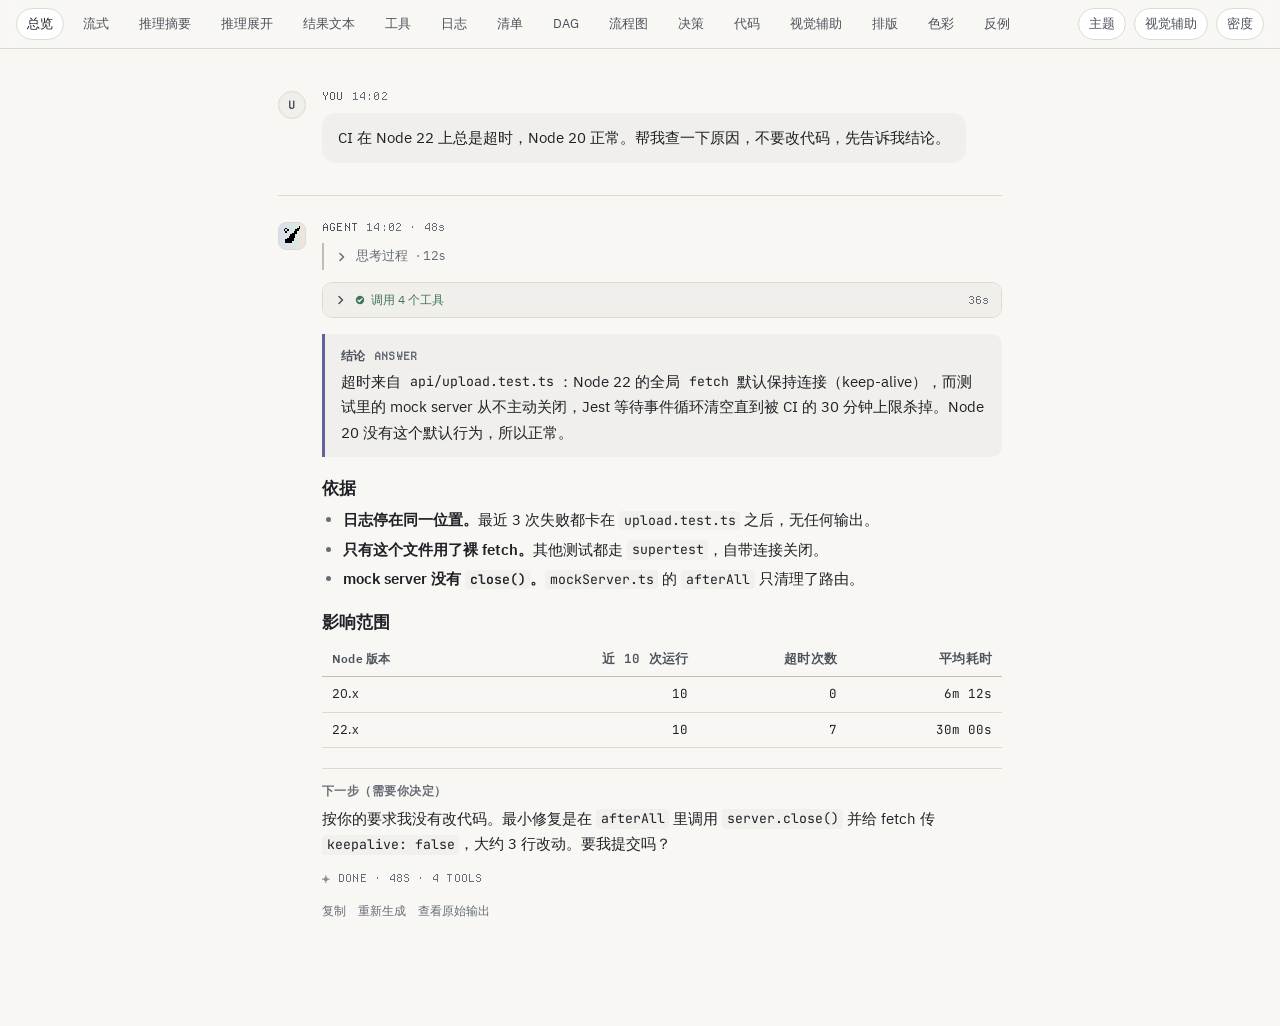
==== commit 6b74b210: "Tone down: lower chroma, single accent, 3-color code highlight, unicorn mark only on avatar Co-Autho" ====
--- a/agent-chat-readability/demo/index.html
+++ b/agent-chat-readability/demo/index.html
@@ -436,9 +436,9 @@
       <div class="note">生成规则与 4bit terminal color scheme designer 相同：6 个色相在 OKLCH 色环上等距（红 25° / 黄 92° / 绿 145° / 青 200° / 蓝 258° / 品红 328°），统一色度，然后用“与背景对比度 = 目标值”反解明度。普通色目标 ≥5.5:1（明亮）/ ≥7.5:1（纯黑），亮色 ≥4.6 / ≥10.5。因此任何一个 ANSI 颜色单独做日志文字都可读，而不是像默认终端配色那样蓝色和暗红在黑底上消失。</div>
     </div>
     <div class="card">
-      <h3>代码高亮：低饱和、近似等亮度</h3>
-      <div class="codeblock"><div class="hd"><span class="lang">ts</span></div><pre><div class="ln"><span>1</span><span><span class="kw">export</span> <span class="kw">async</span> <span class="kw">function</span> <span class="fn">backfill</span>(batch = <span class="num">500</span>) {</span></div><div class="ln"><span>2</span><span>  <span class="cm">// 只高亮 5 类：关键字 / 函数 / 字符串 / 数字 / 注释</span></span></div><div class="ln"><span>3</span><span>  <span class="kw">const</span> rows = <span class="kw">await</span> db.<span class="fn">query</span>(<span class="str">"select id from uploads where storage_key is null limit $1"</span>, [batch]);</span></div><div class="ln"><span>4</span><span>  <span class="kw">return</span> rows.length;</span></div></pre></div>
-      <div class="note">高亮的作用是分辨“词性”，不是装饰。5 种颜色是上限；颜色亮度接近，避免某一类词在视野中“跳出来”抢走注意力。</div>
+      <h3>代码高亮：3 类上色、低饱和、近似等亮度</h3>
+      <div class="codeblock"><div class="hd"><span class="lang">ts</span></div><pre><div class="ln"><span>1</span><span><span class="kw">export</span> <span class="kw">async</span> <span class="kw">function</span> <span class="fn">backfill</span>(batch = <span class="num">500</span>) {</span></div><div class="ln"><span>2</span><span>  <span class="cm">// 只高亮 3 类：关键字 / 字符串 / 注释</span></span></div><div class="ln"><span>3</span><span>  <span class="kw">const</span> rows = <span class="kw">await</span> db.<span class="fn">query</span>(<span class="str">"select id from uploads where storage_key is null limit $1"</span>, [batch]);</span></div><div class="ln"><span>4</span><span>  <span class="kw">return</span> rows.length;</span></div></pre></div>
+      <div class="note">高亮的作用是分辨“词性”，不是装饰。只给 3 类上色：关键字（灰紫）、字符串（灰青）、注释（灰）；函数名与数字用正文色。颜色亮度接近，没有一类词会从视野里“跳出来”。</div>
     </div>
   </div>
 </section>
@@ -579,7 +579,7 @@
             <tbody>
               <tr><td>改动量</td><td>前端 + 鉴权 + 后端，约 18 人日</td><td>仅后端存储层，约 4 人日</td><td>后端 + 新增队列，约 9 人日</td></tr>
               <tr><td>迁移期一致性</td><td>弱：新旧路径并存</td><td><strong>强</strong>：单一路径双写</td><td>中：队列积压时有窗口</td></tr>
-              <tr><td class="num">月成本增量</td><td class="num">¥ 0</td><td class="num">¥ 1,900</td><td class="num">¥ 650</td></tr>
+              <tr><td>月成本增量</td><td class="num">¥ 0</td><td class="num">¥ 1,900</td><td class="num">¥ 650</td></tr>
               <tr><td>失败回退</td><td>需回滚前端发布</td><td>切换 feature flag</td><td>停消费者即可</td></tr>
             </tbody>
           </table>
--- a/agent-chat-readability/demo/demo.css
+++ b/agent-chat-readability/demo/demo.css
@@ -33,10 +33,10 @@
 .turn + .turn{padding-top:var(--space-6);border-top:var(--hairline) solid var(--border)}
 .turn-rail{display:flex;flex-direction:column;align-items:center;padding-top:2px}
 .avatar{width:28px;height:28px;border-radius:8px;display:grid;place-items:center;font-size:12px;font-weight:var(--fw-semibold);flex:none}
-.avatar.user{background:var(--accent-bg);color:var(--accent);border-radius:50%}
-.avatar.agent{background:var(--uni-gradient);color:var(--text);border:0}
+.avatar.user{background:var(--surface-2);color:var(--text-2);border-radius:50%;border:var(--hairline) solid var(--border)}
+.avatar.agent{background:var(--uni-gradient);color:var(--text);border:var(--hairline) solid var(--border)}
 .avatar.agent svg{width:20px;height:20px;shape-rendering:crispEdges}
-.avatar.agent svg .h{fill:#FBFAF7} .avatar.agent svg .h2{fill:#5B50B0} .avatar.agent svg .sp{fill:#FBFAF7}
+.avatar.agent svg .h{fill:var(--accent)} .avatar.agent svg .h2{fill:var(--text-3)} .avatar.agent svg .sp{fill:var(--text-4)}
 .turn-body{min-width:0}
 .turn-head{display:flex;align-items:baseline;gap:var(--space-2);font-size:var(--fs-xs);color:var(--text-3);line-height:var(--lh-ui);margin-bottom:var(--space-2)}
 .turn-head b{font-weight:400;color:var(--text-2)}
@@ -69,10 +69,9 @@
 .prose .lead{font-size:var(--fs-lg);line-height:1.55;color:var(--text)}
 
 /* 结论框：每条消息最多一个（隔离效应） */
-.answer{position:relative;border-left:3px solid var(--accent);background:var(--accent-bg);padding:var(--space-3) var(--space-4);border-radius:0 var(--radius-md) var(--radius-md) 0;overflow:hidden}
-.answer::after{content:"";position:absolute;left:0;right:0;bottom:0;height:2px;background:var(--uni-gradient)}
-.answer .k{font-size:var(--fs-xs);color:var(--accent);font-weight:var(--fw-semibold);letter-spacing:.04em;margin-bottom:2px;display:flex;gap:8px;align-items:center}
-.answer .k .px{color:var(--accent)}
+.answer{position:relative;border-left:3px solid var(--accent);background:var(--surface-2);padding:var(--space-3) var(--space-4);border-radius:0 var(--radius-md) var(--radius-md) 0}
+.answer .k{font-size:var(--fs-xs);color:var(--text-2);font-weight:var(--fw-semibold);letter-spacing:.04em;margin-bottom:2px;display:flex;gap:8px;align-items:center}
+.answer .k .px{color:var(--text-3)}
 
 /* 提示框 */
 .callout{display:grid;grid-template-columns:18px 1fr;gap:var(--space-2);padding:var(--space-3) var(--space-4);border-radius:var(--radius-md);border:var(--hairline) solid var(--border);background:var(--surface);font-size:var(--fs-sm);line-height:1.6}
@@ -151,12 +150,12 @@
 .plan .it .right{font-size:var(--fs-2xs);color:var(--text-3);font-variant-numeric:tabular-nums;font-family:var(--font-pixel);-webkit-font-smoothing:none}
 .plan .it.done .label{color:var(--text-3);text-decoration:line-through;text-decoration-color:var(--border-strong)}
 .plan .it.pending .label{color:var(--text-2)}
-.plan .it.running{background:var(--accent-bg);box-shadow:inset 3px 0 0 var(--accent)}
+.plan .it.running{background:var(--surface-2);box-shadow:inset 3px 0 0 var(--accent)}
 .plan .it.running .label{font-weight:var(--fw-medium)}
 .plan .it.failed{background:var(--danger-bg)}
 .plan .it.waiting{background:var(--warning-bg)}
 .plan .bar{height:3px;background:var(--surface-3)}
-.plan .bar i{display:block;height:100%;background:var(--uni-gradient)}
+.plan .bar i{display:block;height:100%;background:var(--text-3)}
 
 /* ---------- 代码块 / diff ---------- */
 .codeblock{border:var(--hairline) solid var(--border);border-radius:var(--radius-md);background:var(--code-bg);overflow:hidden;font-size:var(--fs-sm)}
@@ -167,7 +166,7 @@
 .codeblock .ln{display:grid;grid-template-columns:3.2em 1fr}
 .codeblock .ln>span:first-child{text-align:right;padding-right:1em;color:var(--text-4);user-select:none}
 .codeblock .ln>span:last-child{padding-right:var(--space-3);white-space:pre}
-.codeblock .ln.hl{background:var(--accent-bg)}
+.codeblock .ln.hl{background:var(--surface-3)}
 .codeblock .kw{color:var(--code-kw)} .codeblock .str{color:var(--code-str)} .codeblock .num{color:var(--code-num)} .codeblock .fn{color:var(--code-fn)} .codeblock .cm{color:var(--code-cm)}
 .diff .ln.add{background:var(--diff-add-bg)} .diff .ln.add>span:first-child{color:var(--diff-add-fg)}
 .diff .ln.del{background:var(--diff-del-bg)} .diff .ln.del>span:first-child{color:var(--diff-del-fg)}
@@ -185,7 +184,7 @@
 .ask .opts{display:grid;gap:var(--space-2);padding:var(--space-2) var(--space-4) var(--space-4)}
 .opt{display:grid;grid-template-columns:18px 1fr;gap:var(--space-3);padding:var(--space-3);border:var(--hairline) solid var(--border);border-radius:var(--radius-md);background:var(--surface);cursor:pointer;font-size:var(--fs-sm);line-height:1.55}
 .opt .r{width:16px;height:16px;border-radius:50%;border:2px solid var(--border-strong);margin-top:2px}
-.opt.rec{border-color:var(--accent-line);background:var(--accent-bg)}
+.opt.rec{border-color:var(--accent-line);background:var(--surface-2)}
 .opt.rec .r{border-color:var(--accent);box-shadow:inset 0 0 0 3px var(--surface);background:var(--accent)}
 .opt .l{font-weight:var(--fw-semibold);color:var(--text);font-size:var(--fs-md);display:flex;gap:8px;align-items:center}
 .opt .tag{font-size:var(--fs-2xs);font-weight:var(--fw-semibold);color:var(--accent);background:var(--surface);border:var(--hairline) solid var(--accent-line);border-radius:999px;padding:1px 6px;letter-spacing:.03em}
@@ -223,9 +222,9 @@
 .g-node rect{fill:var(--surface);stroke:var(--border-strong);stroke-width:1.2}
 .g-node text{fill:var(--text);font-size:12.5px}
 .g-node .sub{fill:var(--text-3);font-size:11px;font-family:var(--font-mono)}
-.g-node.done rect{stroke:var(--success);fill:var(--success-bg)}
+.g-node.done rect{stroke:var(--success);fill:var(--surface)}
 .g-node.done text{fill:var(--text-2)}
-.g-node.running rect{stroke:var(--accent);stroke-width:2;fill:var(--accent-bg)}
+.g-node.running rect{stroke:var(--accent);stroke-width:2;fill:var(--surface-2)}
 .g-node.running text{font-weight:600}
 .g-node.failed rect{stroke:var(--danger);fill:var(--danger-bg)}
 .g-node.pending rect{stroke-dasharray:4 3;fill:var(--surface)}
@@ -289,8 +288,8 @@
 
 /* ---------- 像素装饰字体：只给拉丁/数字短标签 ---------- */
 .px{font-family:var(--font-pixel);font-size:var(--fs-2xs);letter-spacing:.02em;text-transform:uppercase;color:var(--text-3);-webkit-font-smoothing:none;font-smooth:never;line-height:1}
-.px.accent{color:var(--accent)}
-.spark{color:var(--uni-1);font-family:var(--font-pixel)}
+.px.accent{color:var(--text-2)}
+.spark{color:var(--text-4);font-family:var(--font-pixel)}
 .settled{display:flex;align-items:center;gap:8px;font-size:var(--fs-xs);color:var(--text-3);margin-top:var(--space-3)}
 .settled .px{color:var(--text-3)}
 :root[data-vision="assist"] .px,:root[data-vision="assist"] .kbd,:root[data-vision="assist"] .turn-head b,:root[data-vision="assist"] .turn-head .t,:root[data-vision="assist"] .status-line .elapsed,:root[data-vision="assist"] .activity>summary .meta,:root[data-vision="assist"] .tool .call .dur,:root[data-vision="assist"] .plan .it .right,:root[data-vision="assist"] .codeblock .hd .lang{font-family:var(--font-mono);font-size:var(--fs-xs);-webkit-font-smoothing:antialiased;text-transform:none}
@@ -310,7 +309,7 @@
 .ansi-grid .c small{display:block;color:var(--text-3);font-family:var(--font-pixel);font-size:10px;margin-top:2px}
 
 /* ---------- 推理摘要（进行中） ---------- */
-.reason{display:grid;grid-template-columns:14px 1fr auto;gap:var(--space-3);align-items:start;padding:var(--space-3) var(--space-4);border:var(--hairline) solid var(--border);border-left:3px solid var(--accent-line);border-radius:var(--radius-md);background:var(--thinking-bg);margin:0 0 var(--space-3)}
+.reason{display:grid;grid-template-columns:14px 1fr auto;gap:var(--space-3);align-items:start;padding:var(--space-3) var(--space-4);border:var(--hairline) solid var(--border);border-left:3px solid var(--border-strong);border-radius:var(--radius-md);background:var(--thinking-bg);margin:0 0 var(--space-3)}
 .reason .dot{margin-top:5px}
 .reason .lines{min-width:0;font-size:var(--fs-sm);line-height:1.6;color:var(--thinking)}
 .reason .lines .cur{color:var(--text)}
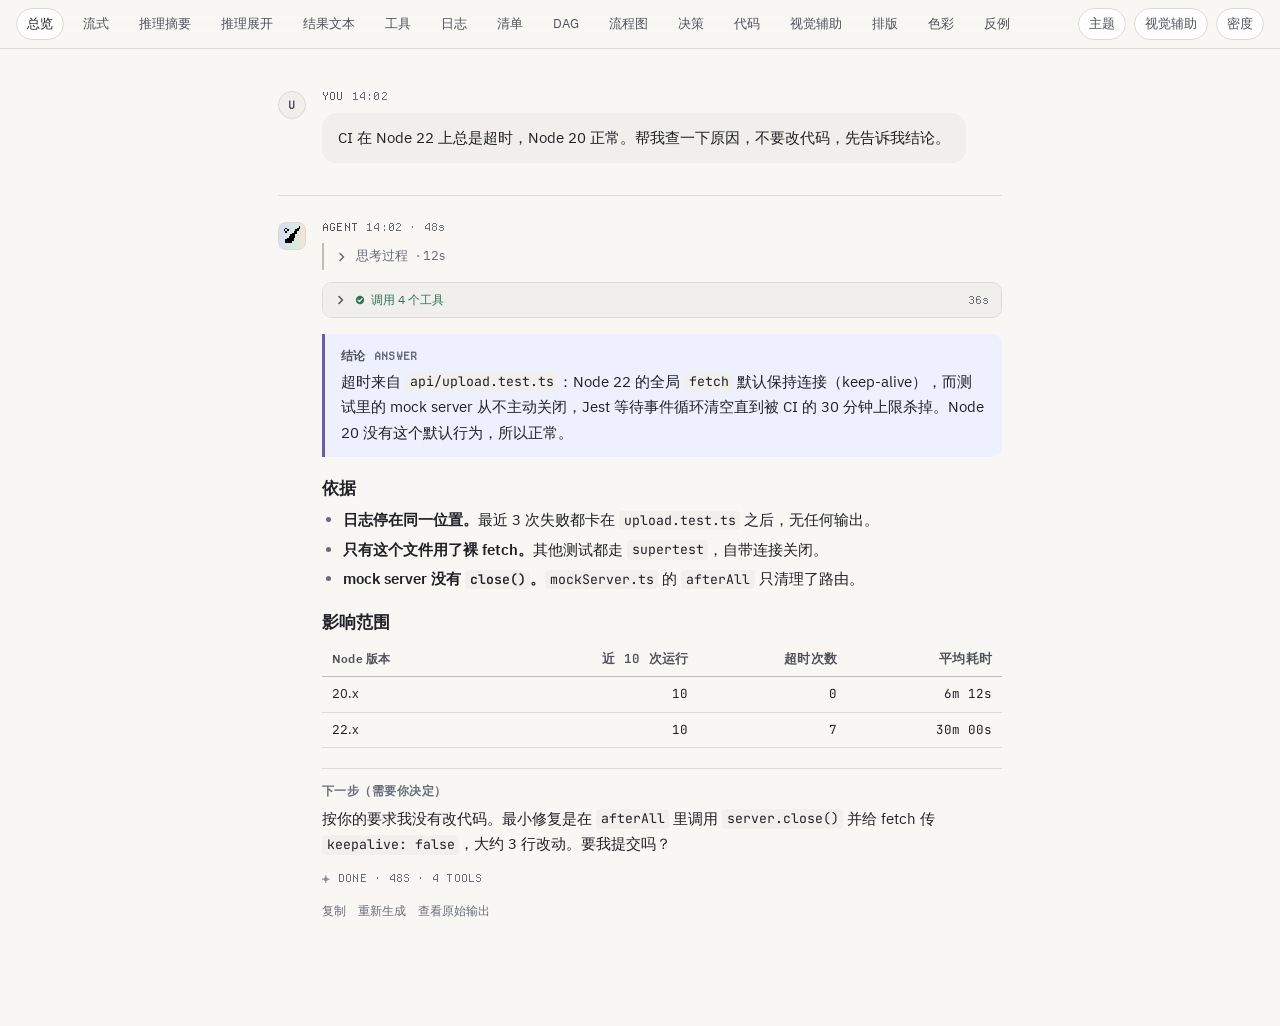
==== commit 90571562: "DAG/flow: monochrome nodes, single accent for the active path, hairline lanes Co-Authored-By: Claude" ====
--- a/agent-chat-readability/demo/index.html
+++ b/agent-chat-readability/demo/index.html
@@ -253,7 +253,7 @@
         <div class="turn-head"><b>Agent</b><span class="t">16:01</span></div>
         <div class="status-line"><span class="st running"><span class="dot"><svg><use href="#i-running"/></svg></span>并行执行 2 个任务</span><span class="elapsed">01:37</span><button class="stop" type="button"><i></i>停止</button></div>
         <div class="prose">
-          <p>发布流程有依赖关系，用图比清单清楚。从左到右按层排列，已完成的边是实线绿色，当前活动路径加粗，未开始的是虚线：</p>
+          <p>发布流程有依赖关系，用图比清单清楚。从左到右按层排列：已走过的边是深灰实线，当前路径是主色，未开始的是虚线。节点一律白底，状态只看左上角的小图标：</p>
           <div class="graph" id="dag1"></div>
           <p class="muted small">图下方始终附带文字版（可复制、可读屏），图只是加速理解，不是唯一信息源：</p>
           <ol class="small">
@@ -275,7 +275,7 @@
         <div class="prose">
           <p>这是我处理每条告警的判断流程，蓝色 ▶ 标记是<strong>当前所在位置</strong>。决策节点用菱形、动作用圆角矩形，Yes/No 永远标在边上而不是节点里：</p>
           <div class="graph" id="flow1"></div>
-          <p class="muted small">规则：流程 ≤ 12 个节点；超过就拆分成子流程并折叠。文字一律水平，不旋转。</p>
+          <p class="muted small">规则：流程 ≤ 12 个节点；超过就拆分成子流程并折叠。文字一律水平，不旋转。图里唯一的颜色是当前路径。</p>
         </div>
       </div>
     </div>
--- a/agent-chat-readability/demo/tokens.css
+++ b/agent-chat-readability/demo/tokens.css
@@ -81,6 +81,7 @@
 /* 纯黑主题的排版补偿 */
 :root[data-theme="dark"] {
   --fw-body: 450;
+  --lh-body: 1.75;   /* 黑底上行间再松一点，减少上下行亮字互相干扰 */
   --hairline: 1px;
 }
 
--- a/agent-chat-readability/demo/demo.css
+++ b/agent-chat-readability/demo/demo.css
@@ -69,7 +69,7 @@
 .prose .lead{font-size:var(--fs-lg);line-height:1.55;color:var(--text)}
 
 /* 结论框：每条消息最多一个（隔离效应） */
-.answer{position:relative;border-left:3px solid var(--accent);background:var(--surface-2);padding:var(--space-3) var(--space-4);border-radius:0 var(--radius-md) var(--radius-md) 0}
+.answer{position:relative;border-left:3px solid var(--accent);background:var(--accent-bg);padding:var(--space-3) var(--space-4);border-radius:0 var(--radius-md) var(--radius-md) 0}
 .answer .k{font-size:var(--fs-xs);color:var(--text-2);font-weight:var(--fw-semibold);letter-spacing:.04em;margin-bottom:2px;display:flex;gap:8px;align-items:center}
 .answer .k .px{color:var(--text-3)}
 
@@ -150,7 +150,7 @@
 .plan .it .right{font-size:var(--fs-2xs);color:var(--text-3);font-variant-numeric:tabular-nums;font-family:var(--font-pixel);-webkit-font-smoothing:none}
 .plan .it.done .label{color:var(--text-3);text-decoration:line-through;text-decoration-color:var(--border-strong)}
 .plan .it.pending .label{color:var(--text-2)}
-.plan .it.running{background:var(--surface-2);box-shadow:inset 3px 0 0 var(--accent)}
+.plan .it.running{background:var(--accent-bg);box-shadow:inset 3px 0 0 var(--accent)}
 .plan .it.running .label{font-weight:var(--fw-medium)}
 .plan .it.failed{background:var(--danger-bg)}
 .plan .it.waiting{background:var(--warning-bg)}
@@ -184,7 +184,7 @@
 .ask .opts{display:grid;gap:var(--space-2);padding:var(--space-2) var(--space-4) var(--space-4)}
 .opt{display:grid;grid-template-columns:18px 1fr;gap:var(--space-3);padding:var(--space-3);border:var(--hairline) solid var(--border);border-radius:var(--radius-md);background:var(--surface);cursor:pointer;font-size:var(--fs-sm);line-height:1.55}
 .opt .r{width:16px;height:16px;border-radius:50%;border:2px solid var(--border-strong);margin-top:2px}
-.opt.rec{border-color:var(--accent-line);background:var(--surface-2)}
+.opt.rec{border-color:var(--accent-line);background:var(--accent-bg)}
 .opt.rec .r{border-color:var(--accent);box-shadow:inset 0 0 0 3px var(--surface);background:var(--accent)}
 .opt .l{font-weight:var(--fw-semibold);color:var(--text);font-size:var(--fs-md);display:flex;gap:8px;align-items:center}
 .opt .tag{font-size:var(--fs-2xs);font-weight:var(--fw-semibold);color:var(--accent);background:var(--surface);border:var(--hairline) solid var(--accent-line);border-radius:999px;padding:1px 6px;letter-spacing:.03em}
@@ -215,35 +215,38 @@
 .next{border-top:var(--hairline) solid var(--border);padding-top:var(--space-3);margin-top:var(--space-5)!important}
 .next .k{font-size:var(--fs-xs);color:var(--text-3);font-weight:var(--fw-semibold);letter-spacing:.04em;margin-bottom:4px}
 
-/* ---------- 图：DAG / 流程 ---------- */
-.graph{border:var(--hairline) solid var(--border);border-radius:var(--radius-md);background:var(--surface);padding:var(--space-3);overflow:auto}
+/* ---------- 图：DAG / 流程 ----------
+   单色方案：节点一律白底 + 细灰边，状态只靠小图标；唯一的颜色是“当前路径”的主色。
+   边三档：已走过 = 深灰实线，当前 = 主色实线略粗，未来 = 浅灰虚线。 */
+.graph{border:var(--hairline) solid var(--border);border-radius:var(--radius-md);background:var(--surface);padding:var(--space-4) var(--space-3) var(--space-3);overflow:auto}
 .graph>svg{display:block;max-width:100%;height:auto;font-family:var(--font-sans)}
-.graph .cap{font-size:var(--fs-xs);color:var(--text-3);margin-top:var(--space-2);display:flex;gap:var(--space-4);flex-wrap:wrap}
-.g-node rect{fill:var(--surface);stroke:var(--border-strong);stroke-width:1.2}
+.graph .cap{font-size:var(--fs-xs);color:var(--text-3);margin-top:var(--space-3);display:flex;gap:var(--space-4);flex-wrap:wrap;padding-top:var(--space-2);border-top:1px dashed var(--border)}
+.graph .cap .st{font-size:var(--fs-xs);color:var(--text-3)}
+.graph .cap .st .dot{color:inherit}
+.graph .cap .st.done .dot{color:var(--text-2)} .graph .cap .st.running .dot{color:var(--accent)} .graph .cap .st.waiting .dot{color:var(--warning)} .graph .cap .st.failed .dot{color:var(--danger)}
+.g-node rect{fill:var(--surface);stroke:var(--border-strong);stroke-width:1}
 .g-node text{fill:var(--text);font-size:12.5px}
-.g-node .sub{fill:var(--text-3);font-size:11px;font-family:var(--font-mono)}
-.g-node.done rect{stroke:var(--success);fill:var(--surface)}
-.g-node.done text{fill:var(--text-2)}
-.g-node.running rect{stroke:var(--accent);stroke-width:2;fill:var(--surface-2)}
-.g-node.running text{font-weight:600}
-.g-node.failed rect{stroke:var(--danger);fill:var(--danger-bg)}
-.g-node.pending rect{stroke-dasharray:4 3;fill:var(--surface)}
-.g-node.pending text{fill:var(--text-2)}
-.g-node.waiting rect{stroke:var(--warning);fill:var(--warning-bg)}
+.g-node .sub{fill:var(--text-3);font-size:10.5px;font-family:var(--font-mono)}
 .g-node .ic{width:11px;height:11px}
-.g-node.done .ic{color:var(--success)} .g-node.running .ic{color:var(--accent)} .g-node.pending .ic{color:var(--text-3)} .g-node.failed .ic{color:var(--danger)} .g-node.waiting .ic{color:var(--warning)} .g-node.skipped .ic{color:var(--text-3)}
-.graph .cap .st{font-size:var(--fs-xs)}
-.g-node.skipped rect{stroke:var(--border);fill:var(--surface-2)} .g-node.skipped text{fill:var(--text-3)}
-.g-edge{fill:none;stroke:var(--border-strong);stroke-width:1.4}
-.g-edge.done{stroke:var(--success)}
-.g-edge.active{stroke:var(--accent);stroke-width:2}
-.g-edge.pending{stroke-dasharray:4 3;stroke:var(--border-strong)}
-.g-lane{fill:var(--text-3);font-size:11px;letter-spacing:.04em}
-.g-lanebg{fill:var(--surface-2);opacity:.6}
-.g-dec polygon{fill:var(--warning-bg);stroke:var(--warning);stroke-width:1.2}
+.g-node.done rect{stroke:var(--border-strong)}
+.g-node.done text{fill:var(--text-2)} .g-node.done .ic{color:var(--text-2)}
+.g-node.running rect{stroke:var(--accent);stroke-width:1.5;fill:var(--accent-bg)}
+.g-node.running text{font-weight:600} .g-node.running .ic{color:var(--accent)}
+.g-node.failed rect{stroke:var(--danger)} .g-node.failed .ic{color:var(--danger)}
+.g-node.pending rect{stroke-dasharray:3 3;stroke:var(--border-strong)}
+.g-node.pending text{fill:var(--text-3)} .g-node.pending .ic{color:var(--text-4)}
+.g-node.waiting rect{stroke:var(--warning)} .g-node.waiting .ic{color:var(--warning)}
+.g-node.skipped rect{stroke:var(--border)} .g-node.skipped text{fill:var(--text-4)} .g-node.skipped .ic{color:var(--text-4)}
+.g-edge{fill:none;stroke:var(--border-strong);stroke-width:1.2}
+.g-edge.done{stroke:var(--text-3)}
+.g-edge.active{stroke:var(--accent);stroke-width:1.8}
+.g-edge.pending{stroke-dasharray:3 3;stroke:var(--border-strong)}
+.g-lane{fill:var(--text-3);font-size:10.5px;letter-spacing:.06em;font-family:var(--font-pixel)}
+.g-laneline{stroke:var(--border);stroke-width:1}
+.g-dec polygon{fill:var(--surface);stroke:var(--border-strong);stroke-width:1}
 .g-dec text{fill:var(--text);font-size:12.5px}
 .g-lbl{fill:var(--text-3);font-size:11px}
-.g-here circle{fill:var(--accent)} .g-here text{fill:var(--bg);font-size:10px;font-weight:700}
+.g-here circle{fill:var(--accent)} .g-here text{fill:var(--bg);font-size:9px;font-weight:700}
 
 /* ---------- 样本 / 规范页 ---------- */
 .spec{display:grid;gap:var(--space-5)}
